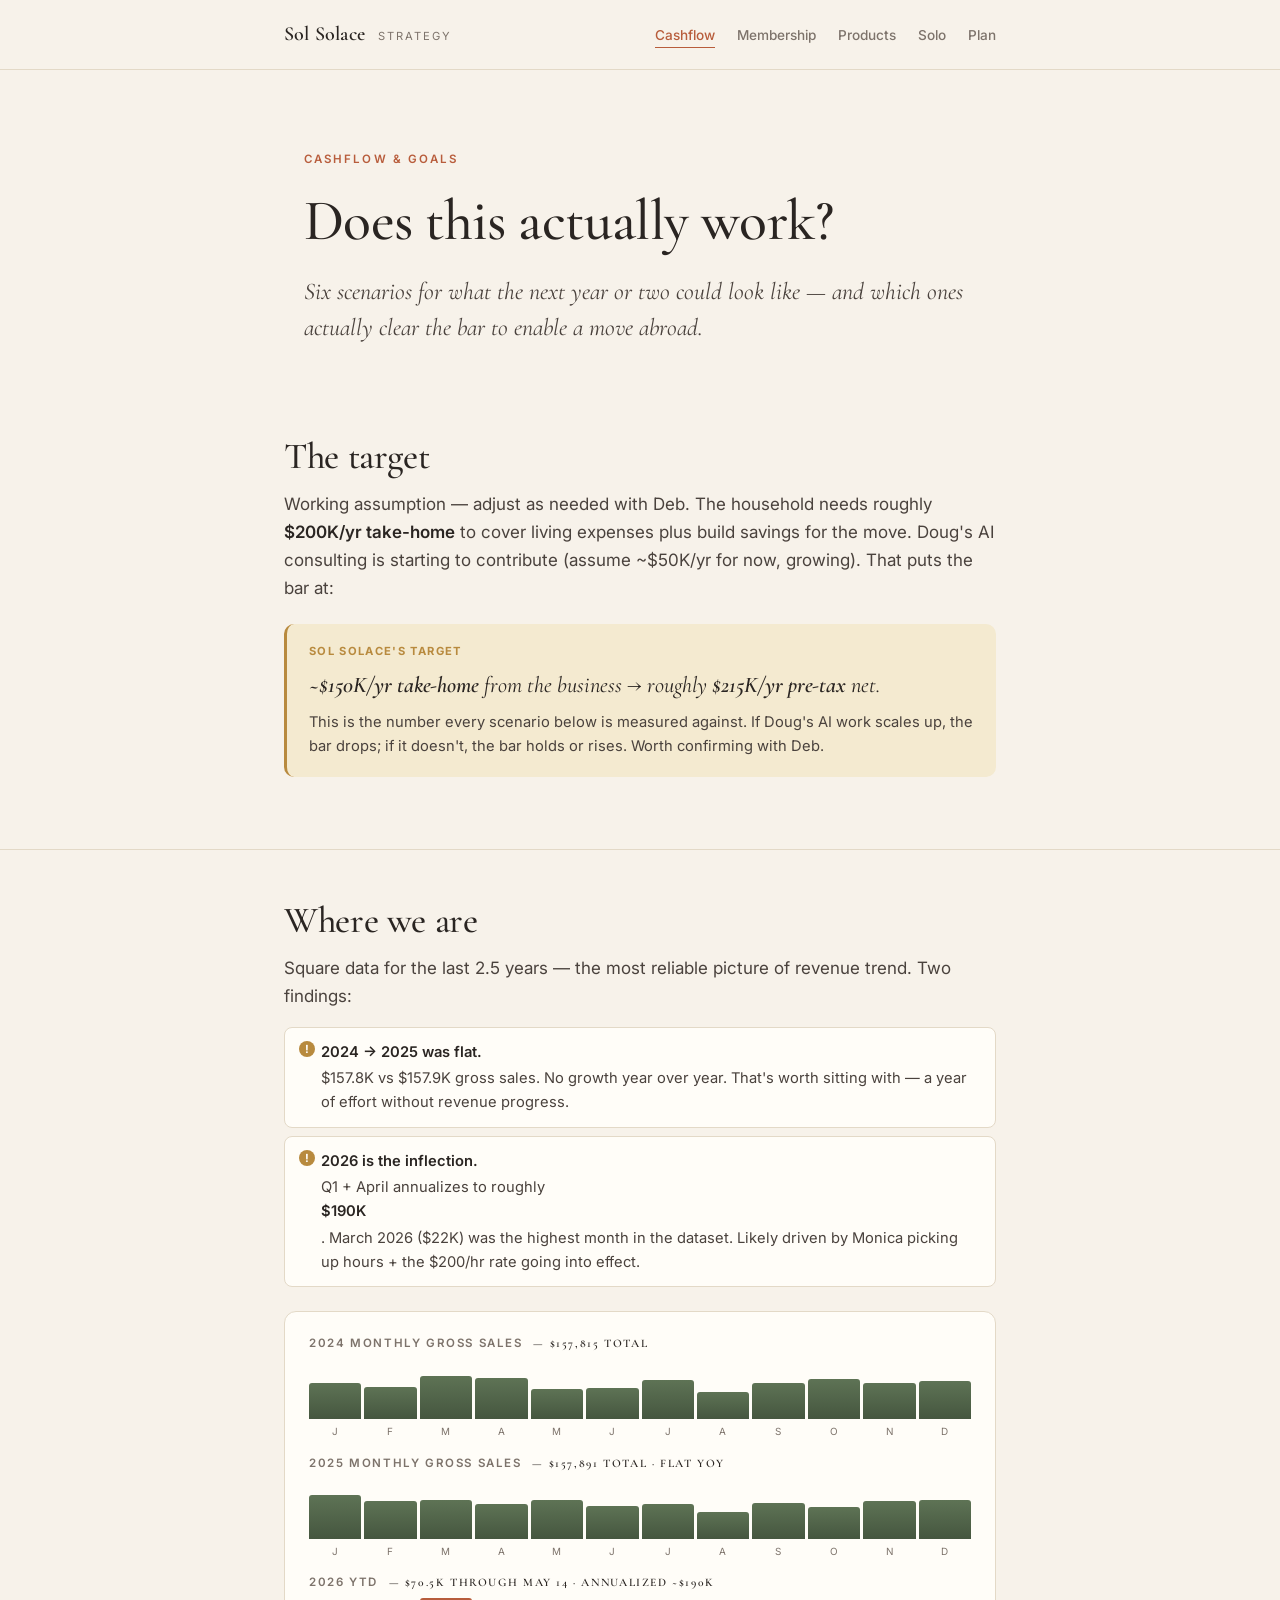
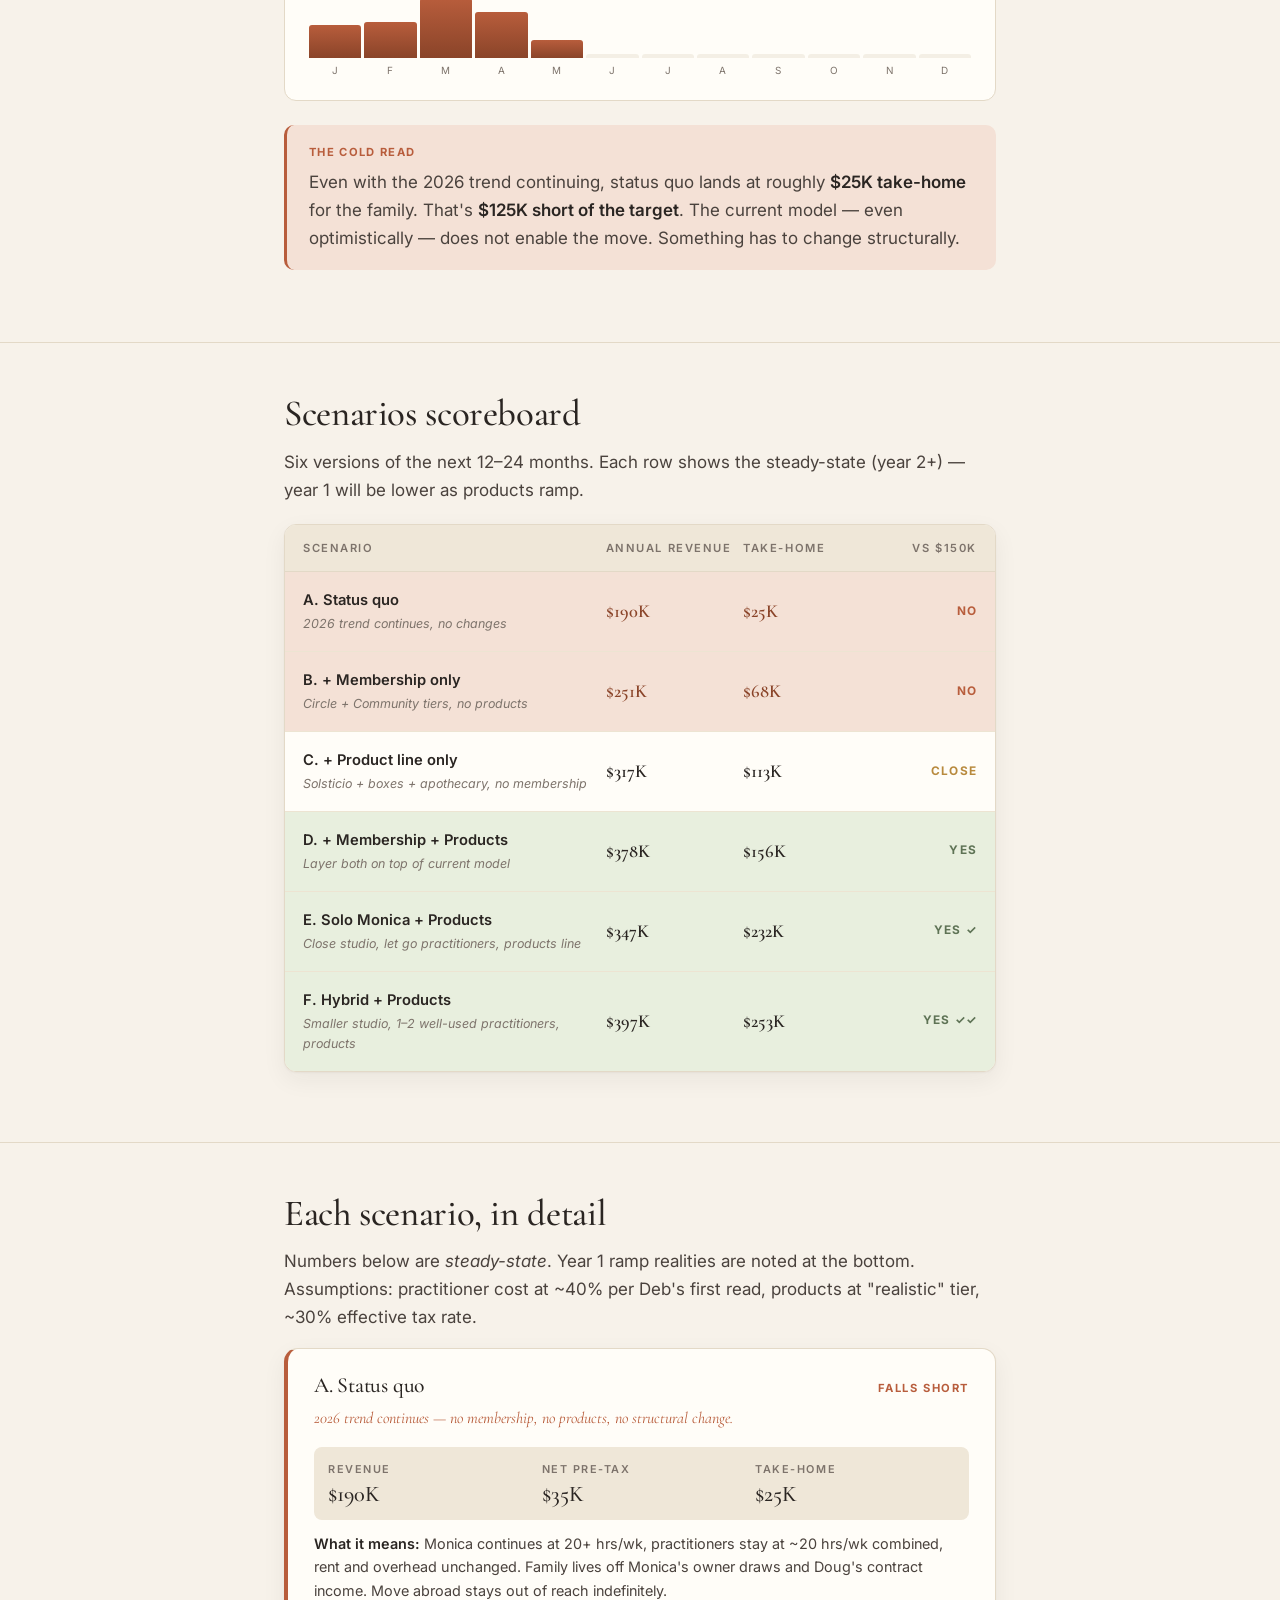
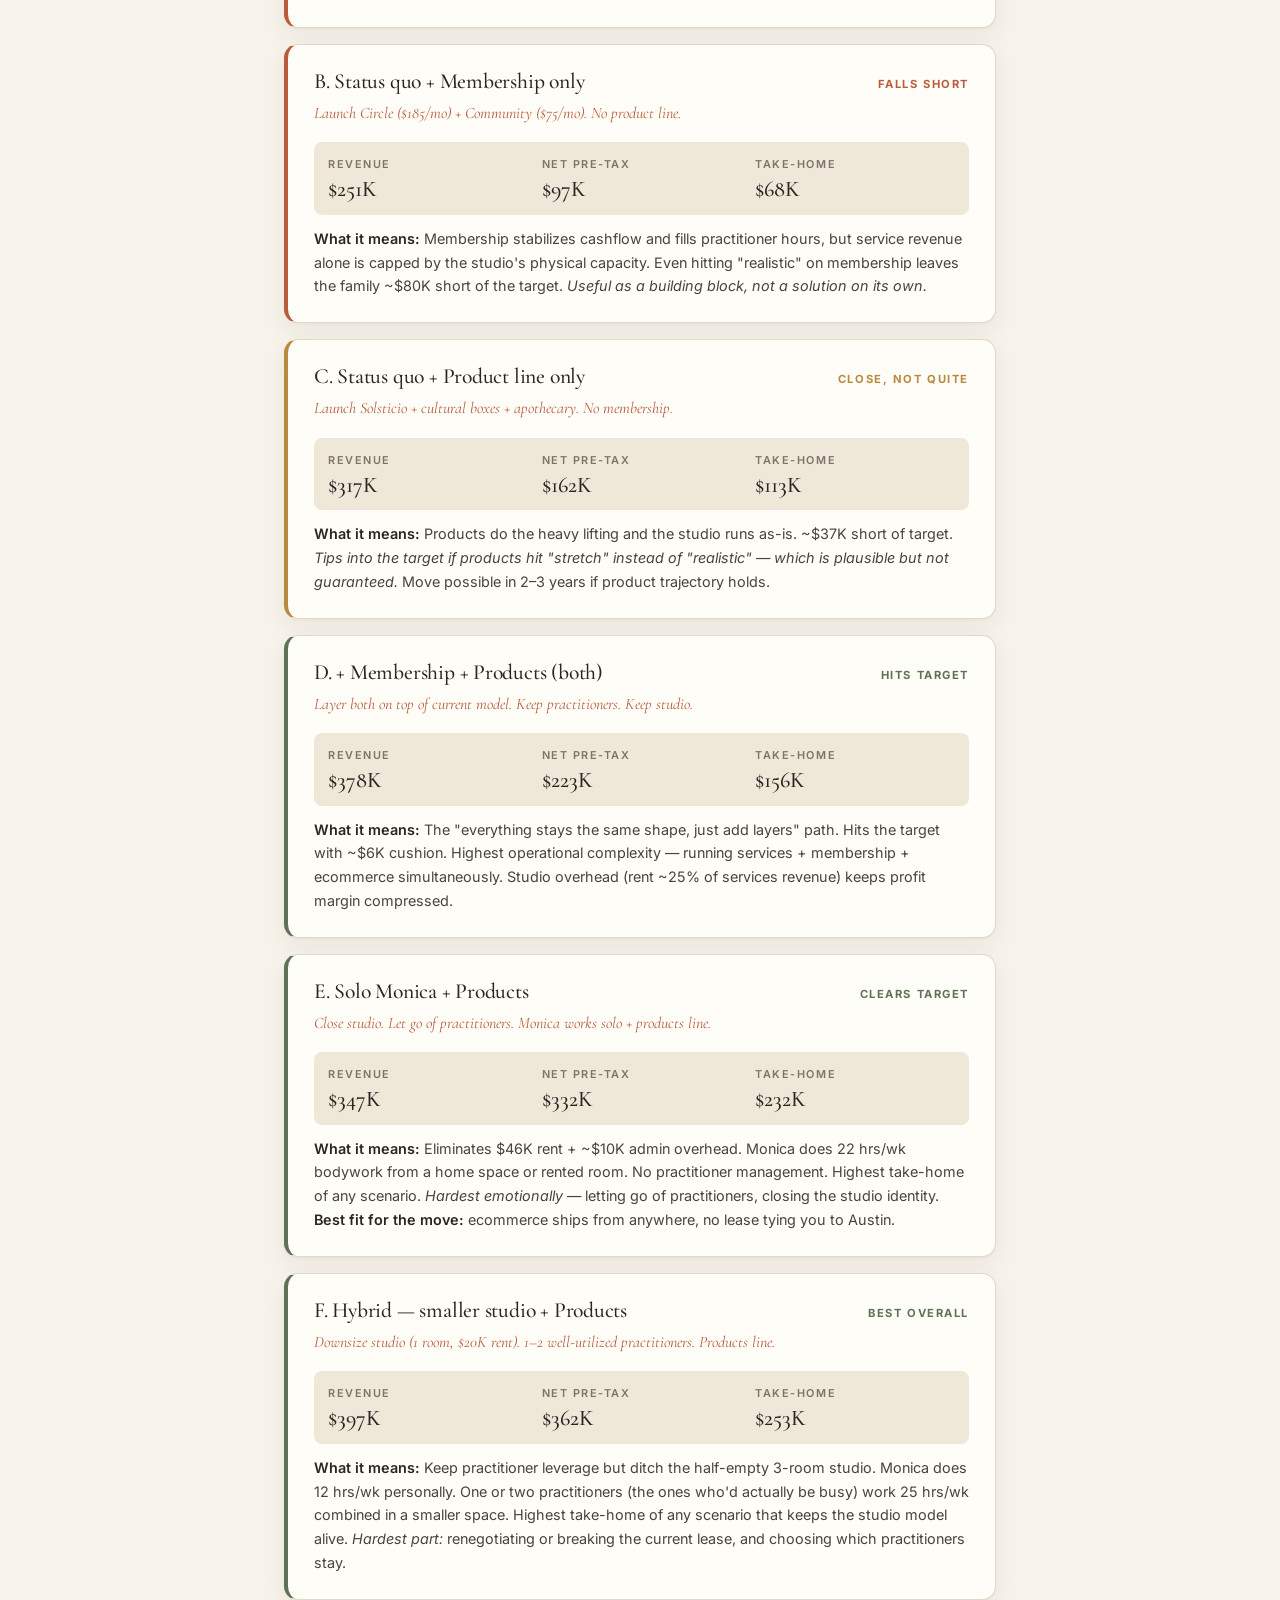
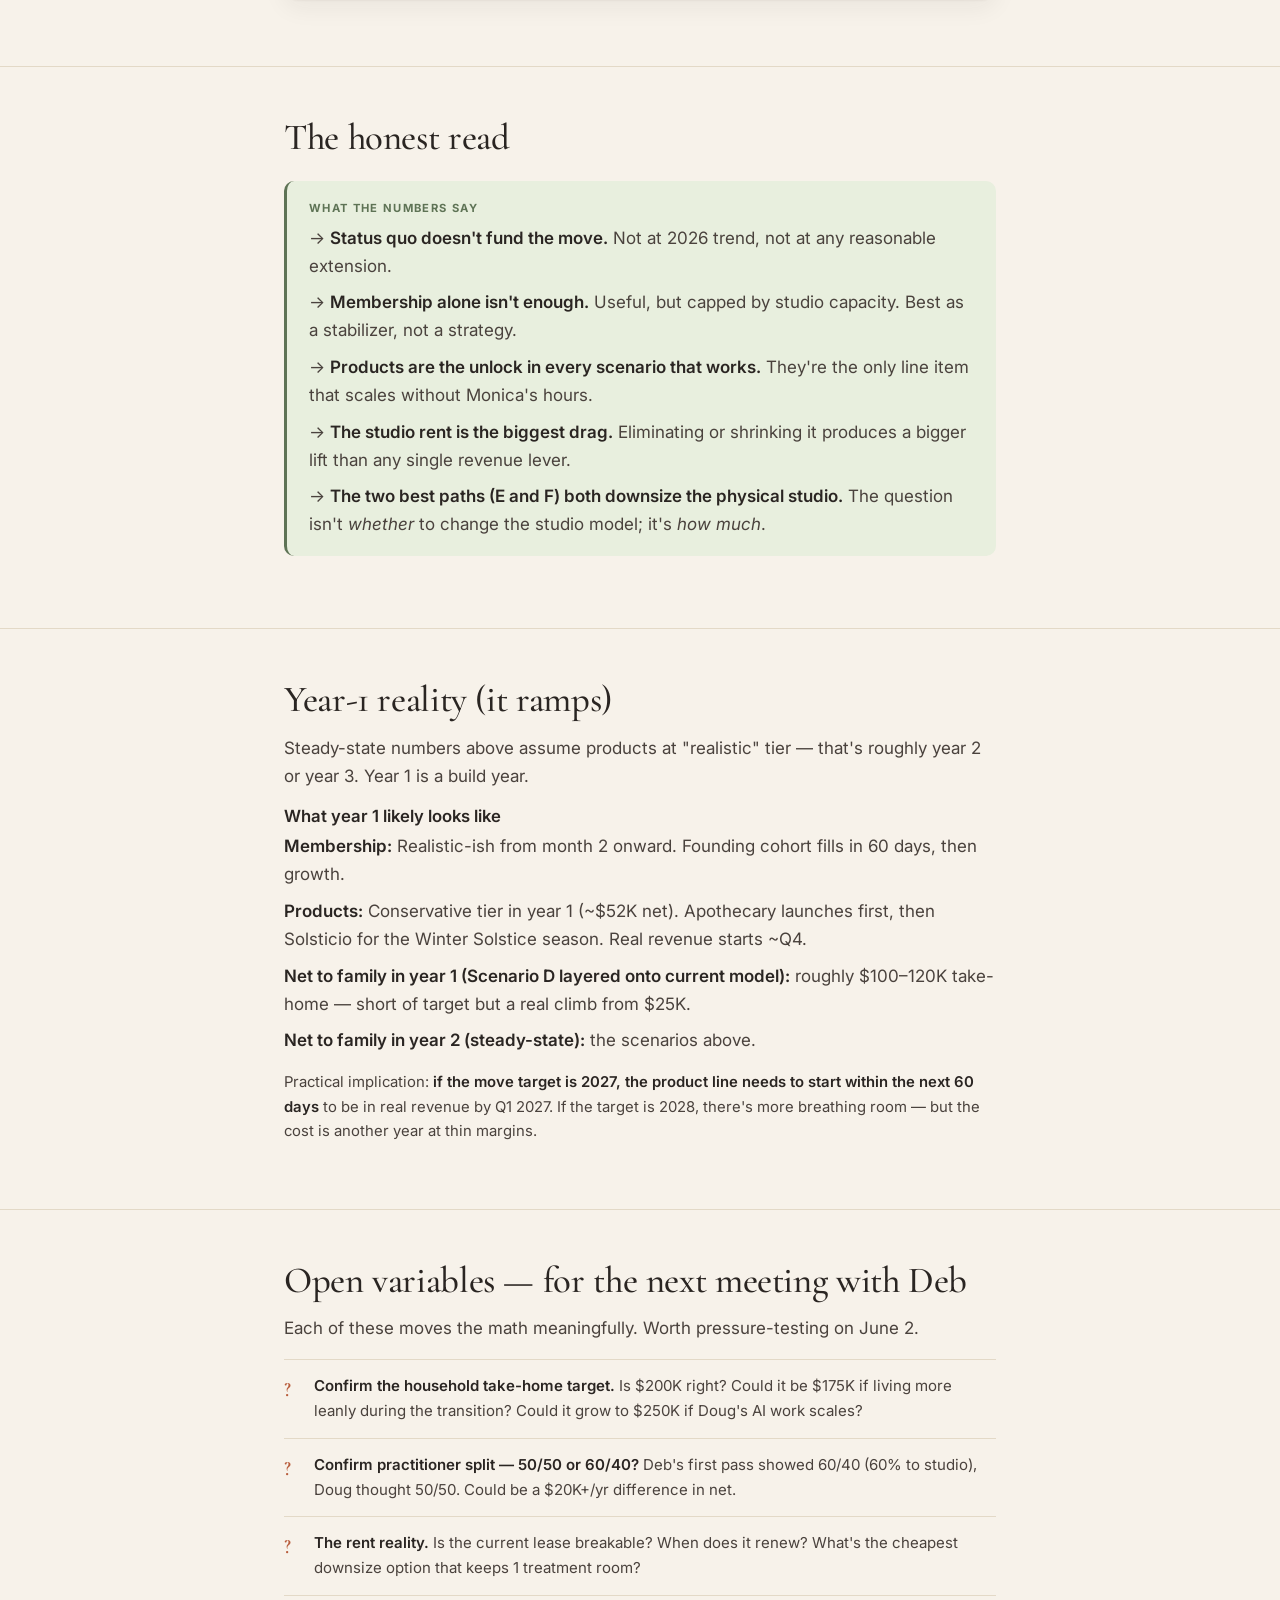
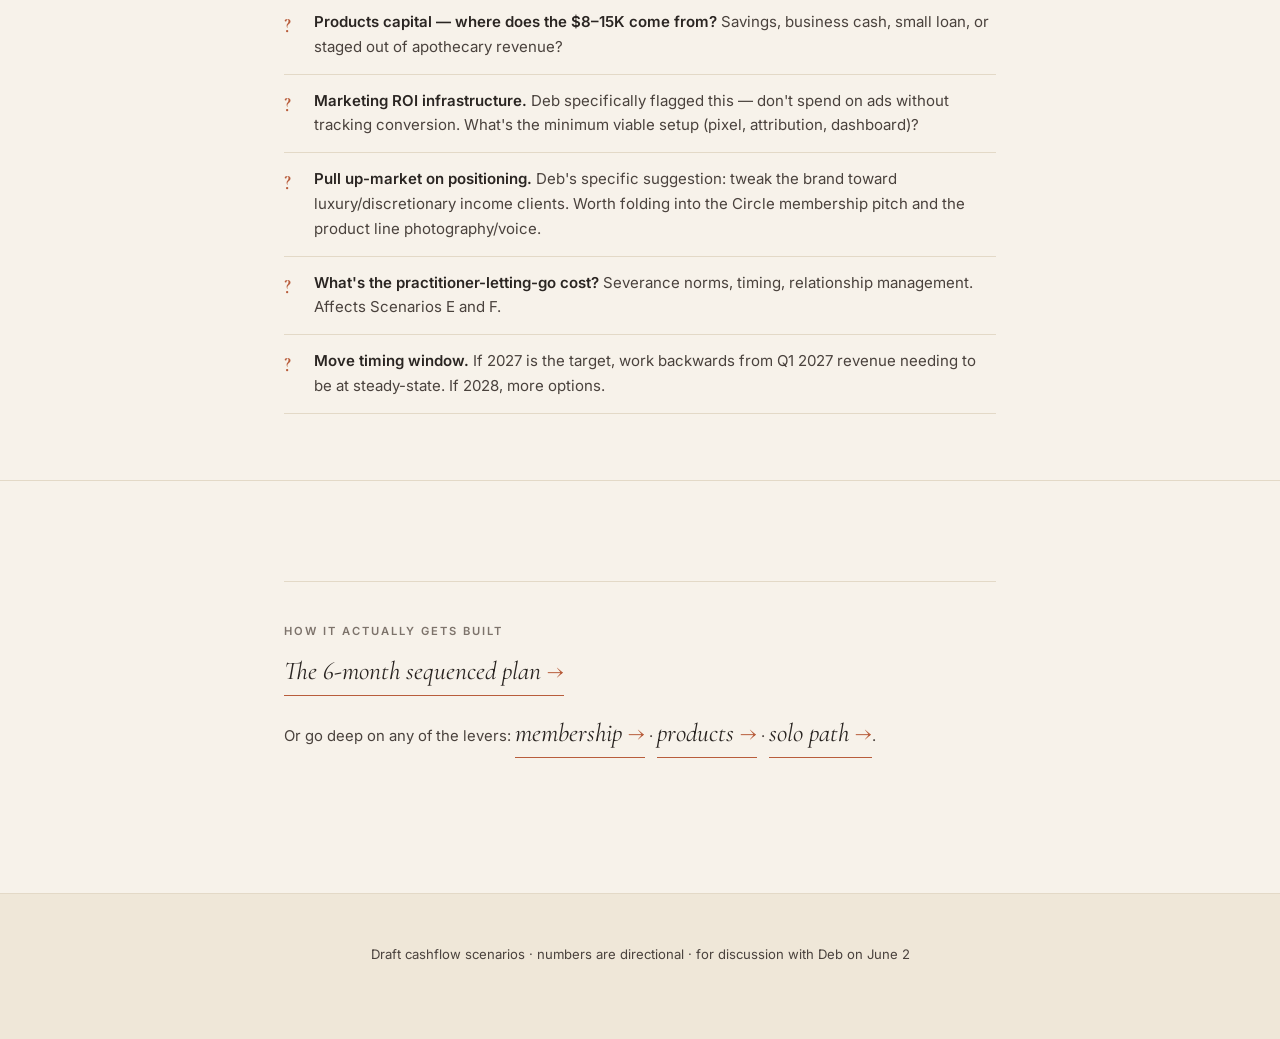
==== cashflow.html @ d2c79290 "Add Cashflow + Solo pages; ground in real 2024-2026 Square data" ====
<!doctype html>
<html lang="en">
<head>
<meta charset="utf-8" />
<meta name="viewport" content="width=device-width,initial-scale=1" />
<title>Sol Solace — Cashflow &amp; Goals</title>
<meta name="description" content="Does this actually work? Cashflow scenarios for Sol Solace, compared side by side." />
<meta name="robots" content="noindex, nofollow" />
<link rel="preconnect" href="https://fonts.googleapis.com">
<link rel="preconnect" href="https://fonts.gstatic.com" crossorigin>
<link href="https://fonts.googleapis.com/css2?family=Cormorant+Garamond:wght@400;500;600;700&family=Inter:wght@300;400;500;600;700&display=swap" rel="stylesheet">
<link rel="stylesheet" href="styles.css">
</head>
<body>

<nav class="topnav">
  <div class="nav-row">
    <a href="index.html" class="nav-brand">Sol Solace <small>Strategy</small></a>
    <ul class="nav-links">
      <li><a href="cashflow.html" class="active">Cashflow</a></li>
      <li><a href="membership.html">Membership</a></li>
      <li><a href="products.html">Products</a></li>
      <li><a href="solo.html">Solo</a></li>
      <li><a href="plan.html">Plan</a></li>
    </ul>
  </div>
</nav>

<header class="hero">
  <div class="wrap">
    <div class="eyebrow">Cashflow &amp; Goals</div>
    <h1>Does this actually work?</h1>
    <p class="lede">Six scenarios for what the next year or two could look like — and which ones actually clear the bar to enable a move abroad.</p>
  </div>
</header>

<section style="padding-top: 30px;">
  <div class="wrap">

    <h2>The target</h2>
    <p>Working assumption — adjust as needed with Deb. The household needs roughly <strong>$200K/yr take-home</strong> to cover living expenses plus build savings for the move. Doug's AI consulting is starting to contribute (assume ~$50K/yr for now, growing). That puts the bar at:</p>

    <div class="callout note">
      <span class="label">Sol Solace's target</span>
      <p style="font-family: 'Cormorant Garamond', serif; font-size: 1.4rem; font-style: italic; color: var(--ink); margin: 6px 0;"><strong>~$150K/yr take-home</strong> from the business → roughly <strong>$215K/yr pre-tax</strong> net.</p>
      <p style="margin: 0; font-size: 0.92rem;">This is the number every scenario below is measured against. If Doug's AI work scales up, the bar drops; if it doesn't, the bar holds or rises. Worth confirming with Deb.</p>
    </div>

  </div>
</section>

<section>
  <div class="wrap">

    <h2>Where we are</h2>
    <p>Square data for the last 2.5 years — the most reliable picture of revenue trend. Two findings:</p>

    <ul class="caution-list">
      <li><strong>2024 → 2025 was flat.</strong> $157.8K vs $157.9K gross sales. No growth year over year. That's worth sitting with — a year of effort without revenue progress.</li>
      <li><strong>2026 is the inflection.</strong> Q1 + April annualizes to roughly <strong>$190K</strong>. March 2026 ($22K) was the highest month in the dataset. Likely driven by Monica picking up hours + the $200/hr rate going into effect.</li>
    </ul>

    <div class="trend-bars">
      <div class="trend-year">
        <div class="ty-label">2024 monthly gross sales <span class="ty-total">— $157,815 total</span></div>
        <div class="trend-row">
          <div class="trend-bar" style="height: 60%"><span class="tb-val">$13.1K</span></div>
          <div class="trend-bar" style="height: 53%"><span class="tb-val">$11.6K</span></div>
          <div class="trend-bar" style="height: 72%"><span class="tb-val">$15.9K</span></div>
          <div class="trend-bar" style="height: 68%"><span class="tb-val">$15.0K</span></div>
          <div class="trend-bar" style="height: 50%"><span class="tb-val">$10.9K</span></div>
          <div class="trend-bar" style="height: 52%"><span class="tb-val">$11.4K</span></div>
          <div class="trend-bar" style="height: 66%"><span class="tb-val">$14.6K</span></div>
          <div class="trend-bar" style="height: 46%"><span class="tb-val">$10.0K</span></div>
          <div class="trend-bar" style="height: 60%"><span class="tb-val">$13.1K</span></div>
          <div class="trend-bar" style="height: 67%"><span class="tb-val">$14.7K</span></div>
          <div class="trend-bar" style="height: 60%"><span class="tb-val">$13.2K</span></div>
          <div class="trend-bar" style="height: 64%"><span class="tb-val">$14.2K</span></div>
        </div>
        <div class="trend-months"><span>J</span><span>F</span><span>M</span><span>A</span><span>M</span><span>J</span><span>J</span><span>A</span><span>S</span><span>O</span><span>N</span><span>D</span></div>
      </div>
      <div class="trend-year">
        <div class="ty-label">2025 monthly gross sales <span class="ty-total">— $157,891 total · flat YoY</span></div>
        <div class="trend-row">
          <div class="trend-bar" style="height: 73%"><span class="tb-val">$16.2K</span></div>
          <div class="trend-bar" style="height: 63%"><span class="tb-val">$13.8K</span></div>
          <div class="trend-bar" style="height: 65%"><span class="tb-val">$14.2K</span></div>
          <div class="trend-bar" style="height: 57%"><span class="tb-val">$12.5K</span></div>
          <div class="trend-bar" style="height: 65%"><span class="tb-val">$14.4K</span></div>
          <div class="trend-bar" style="height: 54%"><span class="tb-val">$11.8K</span></div>
          <div class="trend-bar" style="height: 57%"><span class="tb-val">$12.7K</span></div>
          <div class="trend-bar" style="height: 44%"><span class="tb-val">$9.7K</span></div>
          <div class="trend-bar" style="height: 60%"><span class="tb-val">$13.2K</span></div>
          <div class="trend-bar" style="height: 52%"><span class="tb-val">$11.5K</span></div>
          <div class="trend-bar" style="height: 63%"><span class="tb-val">$13.8K</span></div>
          <div class="trend-bar" style="height: 64%"><span class="tb-val">$14.0K</span></div>
        </div>
        <div class="trend-months"><span>J</span><span>F</span><span>M</span><span>A</span><span>M</span><span>J</span><span>J</span><span>A</span><span>S</span><span>O</span><span>N</span><span>D</span></div>
      </div>
      <div class="trend-year">
        <div class="ty-label">2026 YTD <span class="ty-total">— $70.5K through May 14 · annualized ~$190K</span></div>
        <div class="trend-row">
          <div class="trend-bar t26" style="height: 54%"><span class="tb-val">$11.8K</span></div>
          <div class="trend-bar t26" style="height: 60%"><span class="tb-val">$13.2K</span></div>
          <div class="trend-bar t26" style="height: 100%"><span class="tb-val">$22.0K</span></div>
          <div class="trend-bar t26" style="height: 77%"><span class="tb-val">$16.9K</span></div>
          <div class="trend-bar t26" style="height: 30%"><span class="tb-val">$6.6K (½)</span></div>
          <div class="trend-bar empty"></div>
          <div class="trend-bar empty"></div>
          <div class="trend-bar empty"></div>
          <div class="trend-bar empty"></div>
          <div class="trend-bar empty"></div>
          <div class="trend-bar empty"></div>
          <div class="trend-bar empty"></div>
        </div>
        <div class="trend-months"><span>J</span><span>F</span><span>M</span><span>A</span><span>M</span><span>J</span><span>J</span><span>A</span><span>S</span><span>O</span><span>N</span><span>D</span></div>
      </div>
    </div>

    <div class="callout concern">
      <span class="label">The cold read</span>
      <p style="margin: 0;">Even with the 2026 trend continuing, status quo lands at roughly <strong>$25K take-home</strong> for the family. That's <strong>$125K short of the target</strong>. The current model — even optimistically — does not enable the move. Something has to change structurally.</p>
    </div>

  </div>
</section>

<section>
  <div class="wrap">

    <h2>Scenarios scoreboard</h2>
    <p>Six versions of the next 12–24 months. Each row shows the steady-state (year 2+) — year 1 will be lower as products ramp.</p>

    <div class="scoreboard">
      <div class="scoreboard-head">
        <div>Scenario</div>
        <div class="sb-rev">Annual revenue</div>
        <div>Take-home</div>
        <div style="text-align: right;">vs $150K</div>
      </div>
      <div class="scoreboard-row dimmed">
        <div class="sb-name">A. Status quo<span class="sb-sub">2026 trend continues, no changes</span></div>
        <div class="sb-val sb-rev">$190K</div>
        <div class="sb-val">$25K</div>
        <div class="sb-status no">No</div>
      </div>
      <div class="scoreboard-row dimmed">
        <div class="sb-name">B. + Membership only<span class="sb-sub">Circle + Community tiers, no products</span></div>
        <div class="sb-val sb-rev">$251K</div>
        <div class="sb-val">$68K</div>
        <div class="sb-status no">No</div>
      </div>
      <div class="scoreboard-row">
        <div class="sb-name">C. + Product line only<span class="sb-sub">Solsticio + boxes + apothecary, no membership</span></div>
        <div class="sb-val sb-rev">$317K</div>
        <div class="sb-val">$113K</div>
        <div class="sb-status maybe">Close</div>
      </div>
      <div class="scoreboard-row highlight">
        <div class="sb-name">D. + Membership + Products<span class="sb-sub">Layer both on top of current model</span></div>
        <div class="sb-val sb-rev">$378K</div>
        <div class="sb-val">$156K</div>
        <div class="sb-status yes">Yes</div>
      </div>
      <div class="scoreboard-row highlight">
        <div class="sb-name">E. Solo Monica + Products<span class="sb-sub">Close studio, let go practitioners, products line</span></div>
        <div class="sb-val sb-rev">$347K</div>
        <div class="sb-val">$232K</div>
        <div class="sb-status yes">Yes ✓</div>
      </div>
      <div class="scoreboard-row highlight">
        <div class="sb-name">F. Hybrid + Products<span class="sb-sub">Smaller studio, 1–2 well-used practitioners, products</span></div>
        <div class="sb-val sb-rev">$397K</div>
        <div class="sb-val">$253K</div>
        <div class="sb-status yes">Yes ✓✓</div>
      </div>
    </div>

  </div>
</section>

<section>
  <div class="wrap">

    <h2>Each scenario, in detail</h2>
    <p>Numbers below are <em>steady-state</em>. Year 1 ramp realities are noted at the bottom. Assumptions: practitioner cost at ~40% per Deb's first read, products at "realistic" tier, ~30% effective tax rate.</p>

    <div class="scenario-card fail">
      <div class="sc-head">
        <h3>A. Status quo</h3>
        <span class="sc-verdict">Falls short</span>
      </div>
      <div class="sc-line">2026 trend continues — no membership, no products, no structural change.</div>
      <div class="sc-grid">
        <div class="sc-metric"><div class="ml">Revenue</div><div class="mv">$190K</div></div>
        <div class="sc-metric"><div class="ml">Net pre-tax</div><div class="mv">$35K</div></div>
        <div class="sc-metric"><div class="ml">Take-home</div><div class="mv">$25K</div></div>
      </div>
      <p class="sc-detail"><strong>What it means:</strong> Monica continues at 20+ hrs/wk, practitioners stay at ~20 hrs/wk combined, rent and overhead unchanged. Family lives off Monica's owner draws and Doug's contract income. Move abroad stays out of reach indefinitely.</p>
    </div>

    <div class="scenario-card fail">
      <div class="sc-head">
        <h3>B. Status quo + Membership only</h3>
        <span class="sc-verdict">Falls short</span>
      </div>
      <div class="sc-line">Launch Circle ($185/mo) + Community ($75/mo). No product line.</div>
      <div class="sc-grid">
        <div class="sc-metric"><div class="ml">Revenue</div><div class="mv">$251K</div></div>
        <div class="sc-metric"><div class="ml">Net pre-tax</div><div class="mv">$97K</div></div>
        <div class="sc-metric"><div class="ml">Take-home</div><div class="mv">$68K</div></div>
      </div>
      <p class="sc-detail"><strong>What it means:</strong> Membership stabilizes cashflow and fills practitioner hours, but service revenue alone is capped by the studio's physical capacity. Even hitting "realistic" on membership leaves the family ~$80K short of the target. <em>Useful as a building block, not a solution on its own.</em></p>
    </div>

    <div class="scenario-card partial">
      <div class="sc-head">
        <h3>C. Status quo + Product line only</h3>
        <span class="sc-verdict">Close, not quite</span>
      </div>
      <div class="sc-line">Launch Solsticio + cultural boxes + apothecary. No membership.</div>
      <div class="sc-grid">
        <div class="sc-metric"><div class="ml">Revenue</div><div class="mv">$317K</div></div>
        <div class="sc-metric"><div class="ml">Net pre-tax</div><div class="mv">$162K</div></div>
        <div class="sc-metric"><div class="ml">Take-home</div><div class="mv">$113K</div></div>
      </div>
      <p class="sc-detail"><strong>What it means:</strong> Products do the heavy lifting and the studio runs as-is. ~$37K short of target. <em>Tips into the target if products hit "stretch" instead of "realistic" — which is plausible but not guaranteed.</em> Move possible in 2–3 years if product trajectory holds.</p>
    </div>

    <div class="scenario-card pass">
      <div class="sc-head">
        <h3>D. + Membership + Products (both)</h3>
        <span class="sc-verdict">Hits target</span>
      </div>
      <div class="sc-line">Layer both on top of current model. Keep practitioners. Keep studio.</div>
      <div class="sc-grid">
        <div class="sc-metric"><div class="ml">Revenue</div><div class="mv">$378K</div></div>
        <div class="sc-metric"><div class="ml">Net pre-tax</div><div class="mv">$223K</div></div>
        <div class="sc-metric"><div class="ml">Take-home</div><div class="mv">$156K</div></div>
      </div>
      <p class="sc-detail"><strong>What it means:</strong> The "everything stays the same shape, just add layers" path. Hits the target with ~$6K cushion. Highest operational complexity — running services + membership + ecommerce simultaneously. Studio overhead (rent ~25% of services revenue) keeps profit margin compressed.</p>
    </div>

    <div class="scenario-card pass">
      <div class="sc-head">
        <h3>E. Solo Monica + Products</h3>
        <span class="sc-verdict">Clears target</span>
      </div>
      <div class="sc-line">Close studio. Let go of practitioners. Monica works solo + products line.</div>
      <div class="sc-grid">
        <div class="sc-metric"><div class="ml">Revenue</div><div class="mv">$347K</div></div>
        <div class="sc-metric"><div class="ml">Net pre-tax</div><div class="mv">$332K</div></div>
        <div class="sc-metric"><div class="ml">Take-home</div><div class="mv">$232K</div></div>
      </div>
      <p class="sc-detail"><strong>What it means:</strong> Eliminates $46K rent + ~$10K admin overhead. Monica does 22 hrs/wk bodywork from a home space or rented room. No practitioner management. Highest take-home of any scenario. <em>Hardest emotionally</em> — letting go of practitioners, closing the studio identity. <strong>Best fit for the move:</strong> ecommerce ships from anywhere, no lease tying you to Austin.</p>
    </div>

    <div class="scenario-card pass">
      <div class="sc-head">
        <h3>F. Hybrid — smaller studio + Products</h3>
        <span class="sc-verdict">Best overall</span>
      </div>
      <div class="sc-line">Downsize studio (1 room, $20K rent). 1–2 well-utilized practitioners. Products line.</div>
      <div class="sc-grid">
        <div class="sc-metric"><div class="ml">Revenue</div><div class="mv">$397K</div></div>
        <div class="sc-metric"><div class="ml">Net pre-tax</div><div class="mv">$362K</div></div>
        <div class="sc-metric"><div class="ml">Take-home</div><div class="mv">$253K</div></div>
      </div>
      <p class="sc-detail"><strong>What it means:</strong> Keep practitioner leverage but ditch the half-empty 3-room studio. Monica does 12 hrs/wk personally. One or two practitioners (the ones who'd actually be busy) work 25 hrs/wk combined in a smaller space. Highest take-home of any scenario that keeps the studio model alive. <em>Hardest part:</em> renegotiating or breaking the current lease, and choosing which practitioners stay.</p>
    </div>

  </div>
</section>

<section>
  <div class="wrap">

    <h2>The honest read</h2>

    <div class="callout good">
      <span class="label">What the numbers say</span>
      <p style="margin: 0 0 0.5em;">→ <strong>Status quo doesn't fund the move.</strong> Not at 2026 trend, not at any reasonable extension.</p>
      <p style="margin: 0 0 0.5em;">→ <strong>Membership alone isn't enough.</strong> Useful, but capped by studio capacity. Best as a stabilizer, not a strategy.</p>
      <p style="margin: 0 0 0.5em;">→ <strong>Products are the unlock in every scenario that works.</strong> They're the only line item that scales without Monica's hours.</p>
      <p style="margin: 0 0 0.5em;">→ <strong>The studio rent is the biggest drag.</strong> Eliminating or shrinking it produces a bigger lift than any single revenue lever.</p>
      <p style="margin: 0;">→ <strong>The two best paths (E and F) both downsize the physical studio.</strong> The question isn't <em>whether</em> to change the studio model; it's <em>how much</em>.</p>
    </div>

  </div>
</section>

<section>
  <div class="wrap">

    <h2>Year-1 reality (it ramps)</h2>
    <p>Steady-state numbers above assume products at "realistic" tier — that's roughly year 2 or year 3. Year 1 is a build year.</p>

    <div class="card">
      <h4>What year 1 likely looks like</h4>
      <p style="margin: 0 0 0.5em;"><strong>Membership:</strong> Realistic-ish from month 2 onward. Founding cohort fills in 60 days, then growth.</p>
      <p style="margin: 0 0 0.5em;"><strong>Products:</strong> Conservative tier in year 1 (~$52K net). Apothecary launches first, then Solsticio for the Winter Solstice season. Real revenue starts ~Q4.</p>
      <p style="margin: 0 0 0.5em;"><strong>Net to family in year 1 (Scenario D layered onto current model):</strong> roughly $100–120K take-home — short of target but a real climb from $25K.</p>
      <p style="margin: 0;"><strong>Net to family in year 2 (steady-state):</strong> the scenarios above.</p>
    </div>

    <p style="margin-top: 16px; font-size: 0.93rem;">Practical implication: <strong>if the move target is 2027, the product line needs to start within the next 60 days</strong> to be in real revenue by Q1 2027. If the target is 2028, there's more breathing room — but the cost is another year at thin margins.</p>

  </div>
</section>

<section>
  <div class="wrap">

    <h2>Open variables — for the next meeting with Deb</h2>
    <p>Each of these moves the math meaningfully. Worth pressure-testing on June 2.</p>

    <ul class="qlist">
      <li><strong>Confirm the household take-home target.</strong> Is $200K right? Could it be $175K if living more leanly during the transition? Could it grow to $250K if Doug's AI work scales?</li>
      <li><strong>Confirm practitioner split — 50/50 or 60/40?</strong> Deb's first pass showed 60/40 (60% to studio), Doug thought 50/50. Could be a $20K+/yr difference in net.</li>
      <li><strong>The rent reality.</strong> Is the current lease breakable? When does it renew? What's the cheapest downsize option that keeps 1 treatment room?</li>
      <li><strong>Products capital — where does the $8–15K come from?</strong> Savings, business cash, small loan, or staged out of apothecary revenue?</li>
      <li><strong>Marketing ROI infrastructure.</strong> Deb specifically flagged this — don't spend on ads without tracking conversion. What's the minimum viable setup (pixel, attribution, dashboard)?</li>
      <li><strong>Pull up-market on positioning.</strong> Deb's specific suggestion: tweak the brand toward luxury/discretionary income clients. Worth folding into the Circle membership pitch and the product line photography/voice.</li>
      <li><strong>What's the practitioner-letting-go cost?</strong> Severance norms, timing, relationship management. Affects Scenarios E and F.</li>
      <li><strong>Move timing window.</strong> If 2027 is the target, work backwards from Q1 2027 revenue needing to be at steady-state. If 2028, more options.</li>
    </ul>

  </div>
</section>

<section>
  <div class="wrap">
    <div class="next-up">
      <div class="next-lbl">How it actually gets built</div>
      <a href="plan.html">The 6-month sequenced plan</a>
      <p style="margin-top: 1rem; font-size: 0.93rem;">Or go deep on any of the levers: <a href="membership.html" style="border-bottom: 1px solid var(--terra);">membership</a> · <a href="products.html" style="border-bottom: 1px solid var(--terra);">products</a> · <a href="solo.html" style="border-bottom: 1px solid var(--terra);">solo path</a>.</p>
    </div>
  </div>
</section>

<footer>
  <div class="narrow">
    <p>Draft cashflow scenarios · numbers are directional · for discussion with Deb on June 2</p>
  </div>
</footer>

</body>
</html>
---- styles.css ----
:root {
  --cream: #f7f2ea;
  --cream-2: #efe7d8;
  --cream-3: #e8ddc7;
  --ink: #2a2522;
  --ink-soft: #4a423d;
  --muted: #7d736b;
  --line: #e3d9c7;
  --line-soft: #ede4d2;
  --sage: #5e7355;
  --sage-soft: #e8efde;
  --sage-deep: #45563f;
  --terra: #b85d3c;
  --terra-soft: #f4e1d6;
  --terra-deep: #8a4429;
  --gold: #b88a3e;
  --gold-soft: #f4ead0;
  --indigo: #3b3a52;
  --paper: #fffdf8;
  --shadow: 0 1px 2px rgba(42, 37, 34, 0.04), 0 8px 24px rgba(42, 37, 34, 0.06);
  --shadow-lg: 0 2px 4px rgba(42, 37, 34, 0.05), 0 24px 60px rgba(42, 37, 34, 0.10);
}

* { box-sizing: border-box; }
html { scroll-behavior: smooth; }
body {
  margin: 0;
  background: var(--cream);
  color: var(--ink);
  font-family: 'Inter', system-ui, -apple-system, sans-serif;
  font-size: 17px;
  line-height: 1.65;
  -webkit-font-smoothing: antialiased;
}

.wrap { max-width: 760px; margin: 0 auto; padding: 0 24px; }
.narrow { max-width: 640px; margin: 0 auto; padding: 0 24px; }

h1, h2, h3, h4 {
  font-family: 'Cormorant Garamond', Georgia, serif;
  font-weight: 500;
  line-height: 1.15;
  color: var(--ink);
  letter-spacing: -0.01em;
}
h1 { font-size: clamp(2.4rem, 5.5vw, 3.6rem); margin: 0 0 1rem; }
h2 { font-size: clamp(1.7rem, 3.6vw, 2.3rem); margin: 0 0 0.75rem; }
h3 { font-size: 1.35rem; margin: 0 0 0.5rem; }
h4 { font-size: 1.05rem; margin: 0 0 0.4rem; font-family: 'Inter', sans-serif; font-weight: 600; letter-spacing: 0; }

p { margin: 0 0 1em; color: var(--ink-soft); }
strong { color: var(--ink); font-weight: 600; }
em { font-style: italic; }
a { color: var(--terra); text-decoration: none; }
a:hover { color: var(--terra-deep); }

/* TOP NAV */
.topnav {
  background: var(--cream);
  border-bottom: 1px solid var(--line);
  padding: 18px 0;
  position: sticky;
  top: 0;
  z-index: 50;
  backdrop-filter: blur(8px);
  background: rgba(247, 242, 234, 0.92);
}
.topnav .nav-row {
  max-width: 760px;
  margin: 0 auto;
  padding: 0 24px;
  display: flex;
  justify-content: space-between;
  align-items: center;
  gap: 20px;
  flex-wrap: wrap;
}
.nav-brand {
  font-family: 'Cormorant Garamond', serif;
  font-size: 1.25rem;
  color: var(--ink);
  font-weight: 600;
  letter-spacing: 0.01em;
}
.nav-brand small {
  font-family: 'Inter', sans-serif;
  font-size: 0.7rem;
  color: var(--muted);
  text-transform: uppercase;
  letter-spacing: 0.18em;
  margin-left: 8px;
  font-weight: 400;
}
.nav-links {
  display: flex;
  gap: 22px;
  list-style: none;
  margin: 0;
  padding: 0;
}
.nav-links a {
  font-size: 0.85rem;
  color: var(--muted);
  font-weight: 500;
  padding: 4px 0;
  border-bottom: 1px solid transparent;
  transition: color 0.15s, border-color 0.15s;
}
.nav-links a:hover { color: var(--ink); }
.nav-links a.active { color: var(--terra); border-bottom-color: var(--terra); }

/* HERO */
.hero {
  padding: 80px 0 60px;
}
.hero .wrap { max-width: 720px; }
.eyebrow {
  font-family: 'Inter', sans-serif;
  text-transform: uppercase;
  letter-spacing: 0.18em;
  font-size: 0.72rem;
  color: var(--terra);
  font-weight: 600;
  margin-bottom: 1.2rem;
}
.lede {
  font-family: 'Cormorant Garamond', serif;
  font-size: clamp(1.25rem, 2.4vw, 1.5rem);
  line-height: 1.5;
  color: var(--ink-soft);
  margin: 1.2rem 0 0;
  font-style: italic;
}
.byline {
  margin-top: 1.6rem;
  font-size: 0.85rem;
  color: var(--muted);
  letter-spacing: 0.04em;
}

/* SECTION */
section { padding: 50px 0; }
section:last-of-type { border-bottom: none; }
section + section { border-top: 1px solid var(--line); }

/* CALLOUT */
.callout {
  border-radius: 10px;
  padding: 18px 22px;
  margin: 22px 0;
  border-left: 3px solid;
}
.callout .label {
  font-family: 'Inter', sans-serif;
  text-transform: uppercase;
  letter-spacing: 0.12em;
  font-size: 0.7rem;
  font-weight: 700;
  margin-bottom: 0.4rem;
  display: block;
}
.callout p:last-child { margin-bottom: 0; }
.callout.concern { background: var(--terra-soft); border-color: var(--terra); }
.callout.concern .label { color: var(--terra); }
.callout.good { background: var(--sage-soft); border-color: var(--sage); }
.callout.good .label { color: var(--sage); }
.callout.note { background: var(--gold-soft); border-color: var(--gold); }
.callout.note .label { color: var(--gold); }

/* HOME PATH CARDS */
.paths {
  display: grid;
  grid-template-columns: 1fr;
  gap: 16px;
  margin: 40px 0;
}
.path {
  background: var(--paper);
  border: 1px solid var(--line);
  border-radius: 14px;
  padding: 28px 30px;
  text-decoration: none;
  color: inherit;
  display: block;
  transition: transform 0.18s, box-shadow 0.18s, border-color 0.18s;
  box-shadow: var(--shadow);
  position: relative;
  overflow: hidden;
}
.path:hover {
  transform: translateY(-2px);
  box-shadow: var(--shadow-lg);
  border-color: var(--cream-3);
}
.path .path-tag {
  font-family: 'Inter', sans-serif;
  text-transform: uppercase;
  letter-spacing: 0.16em;
  font-size: 0.66rem;
  color: var(--muted);
  font-weight: 600;
  margin-bottom: 0.6rem;
}
.path h3 {
  font-size: 1.7rem;
  margin: 0 0 0.4rem;
  color: var(--ink);
}
.path .path-sub {
  font-family: 'Cormorant Garamond', serif;
  font-style: italic;
  font-size: 1.05rem;
  color: var(--terra);
  margin-bottom: 0.8rem;
}
.path p { font-size: 0.95rem; color: var(--ink-soft); margin: 0 0 0.8rem; }
.path .path-arrow {
  font-family: 'Cormorant Garamond', serif;
  font-size: 1.1rem;
  color: var(--terra);
  letter-spacing: 0.1em;
}
.path.recommended { border-color: var(--sage); }
.path.recommended::after {
  content: "Recommended lead";
  position: absolute;
  top: 20px;
  right: 22px;
  font-size: 0.62rem;
  letter-spacing: 0.14em;
  text-transform: uppercase;
  color: var(--sage);
  font-weight: 700;
  background: var(--sage-soft);
  padding: 4px 10px;
  border-radius: 20px;
}

/* STATS */
.stats {
  display: grid;
  grid-template-columns: repeat(auto-fit, minmax(150px, 1fr));
  gap: 14px;
  margin: 24px 0;
}
.stat {
  background: var(--paper);
  border: 1px solid var(--line);
  border-radius: 10px;
  padding: 16px 18px;
}
.stat .num {
  font-family: 'Cormorant Garamond', serif;
  font-size: 1.7rem;
  color: var(--ink);
  line-height: 1.1;
  font-weight: 500;
}
.stat .num .small { font-size: 1rem; color: var(--muted); }
.stat .lbl {
  font-size: 0.74rem;
  color: var(--muted);
  text-transform: uppercase;
  letter-spacing: 0.1em;
  margin-top: 6px;
}

/* MODEL CARD */
.model {
  background: var(--paper);
  border: 1px solid var(--line);
  border-radius: 14px;
  padding: 26px 28px;
  margin: 20px 0;
  box-shadow: var(--shadow);
  position: relative;
}
.model .tag {
  position: absolute;
  top: 22px;
  right: 22px;
  font-size: 0.66rem;
  text-transform: uppercase;
  letter-spacing: 0.12em;
  color: var(--muted);
  font-weight: 600;
}
.model.recommended { border-color: var(--sage); }
.model.recommended .tag { color: var(--sage); }
.model h3 { color: var(--ink); margin-bottom: 0.2rem; }
.model .price {
  font-family: 'Cormorant Garamond', serif;
  color: var(--terra);
  font-size: 1.15rem;
  margin-bottom: 1rem;
  font-style: italic;
}
.model .row {
  display: grid;
  grid-template-columns: 1fr 1fr;
  gap: 16px;
  margin: 14px 0 0;
  padding-top: 14px;
  border-top: 1px solid var(--line);
}
.model .row .col h4 {
  font-size: 0.74rem;
  text-transform: uppercase;
  letter-spacing: 0.1em;
  color: var(--muted);
  margin-bottom: 6px;
  font-weight: 600;
}
.model .row ul {
  margin: 0;
  padding-left: 1.1rem;
  font-size: 0.92rem;
  color: var(--ink-soft);
}
.model .row li { padding: 2px 0; }

/* SCENARIO MATH */
.scenario {
  background: var(--paper);
  border: 1px solid var(--line);
  border-radius: 12px;
  padding: 22px 24px;
  margin: 16px 0;
}
.scenario h4 { color: var(--ink); margin-bottom: 0.3rem; font-size: 1rem; }
.scenario .scenario-note { font-size: 0.86rem; color: var(--muted); margin-bottom: 0.6rem; font-style: italic; }
.scenario .math {
  background: var(--cream-2);
  border-radius: 8px;
  padding: 14px 16px;
  margin: 12px 0 0;
  font-size: 0.9rem;
  color: var(--ink-soft);
  line-height: 1.7;
}
.scenario .math .line {
  display: flex;
  justify-content: space-between;
  gap: 12px;
}
.scenario .math .line .val { color: var(--ink); font-weight: 500; white-space: nowrap; }
.scenario .math .line.total {
  border-top: 1px solid var(--line);
  margin-top: 8px;
  padding-top: 8px;
  font-weight: 600;
}
.scenario .math .line.total .val { color: var(--sage); font-weight: 700; }

/* STEPS */
ol.steps { counter-reset: step; list-style: none; padding: 0; margin: 24px 0; }
ol.steps li {
  counter-increment: step;
  position: relative;
  padding: 18px 22px 18px 64px;
  background: var(--paper);
  border: 1px solid var(--line);
  border-radius: 10px;
  margin: 12px 0;
}
ol.steps li::before {
  content: counter(step);
  position: absolute;
  left: 18px;
  top: 18px;
  width: 32px;
  height: 32px;
  border-radius: 50%;
  background: var(--terra);
  color: white;
  font-family: 'Cormorant Garamond', serif;
  font-size: 1.1rem;
  font-weight: 600;
  display: flex;
  align-items: center;
  justify-content: center;
}
ol.steps li h4 { color: var(--ink); margin-bottom: 0.3rem; }
ol.steps li p { margin: 0; font-size: 0.94rem; }
ol.steps li .when {
  font-size: 0.7rem;
  text-transform: uppercase;
  letter-spacing: 0.1em;
  color: var(--sage);
  font-weight: 600;
  margin-bottom: 0.3rem;
}

/* QUESTION LIST */
ul.qlist { padding: 0; list-style: none; margin: 16px 0; }
ul.qlist li {
  padding: 14px 0 14px 30px;
  border-top: 1px solid var(--line);
  position: relative;
  color: var(--ink-soft);
  font-size: 0.94rem;
}
ul.qlist li:last-child { border-bottom: 1px solid var(--line); }
ul.qlist li::before {
  content: "?";
  position: absolute;
  left: 0;
  top: 13px;
  color: var(--terra);
  font-family: 'Cormorant Garamond', serif;
  font-size: 1.3rem;
  font-weight: 600;
}

/* CAUTION LIST */
ul.caution-list { padding: 0; list-style: none; margin: 16px 0; }
ul.caution-list li {
  padding: 12px 16px 12px 36px;
  margin: 8px 0;
  background: var(--paper);
  border: 1px solid var(--line);
  border-radius: 8px;
  position: relative;
  font-size: 0.92rem;
  color: var(--ink-soft);
}
ul.caution-list li::before {
  content: "!";
  position: absolute;
  left: 14px;
  top: 13px;
  width: 16px;
  height: 16px;
  border-radius: 50%;
  background: var(--gold);
  color: var(--paper);
  font-size: 0.7rem;
  font-weight: 700;
  display: flex;
  align-items: center;
  justify-content: center;
}
ul.caution-list li strong { display: block; color: var(--ink); margin-bottom: 2px; }

/* NEXT PAGE PROMPT */
.next-up {
  border-top: 1px solid var(--line);
  margin-top: 50px;
  padding: 40px 0 10px;
}
.next-up .next-lbl {
  font-size: 0.7rem;
  text-transform: uppercase;
  letter-spacing: 0.18em;
  color: var(--muted);
  margin-bottom: 0.6rem;
  font-weight: 600;
}
.next-up a {
  font-family: 'Cormorant Garamond', serif;
  font-size: 1.6rem;
  color: var(--ink);
  font-style: italic;
  display: inline-block;
  border-bottom: 1px solid var(--terra);
  padding-bottom: 3px;
}
.next-up a:hover { color: var(--terra); }
.next-up a::after { content: " →"; color: var(--terra); font-style: normal; }

/* ARCH DIAGRAM */
.arch-diagram {
  background: var(--paper);
  border: 1px solid var(--line);
  border-radius: 14px;
  padding: 24px;
  margin: 24px 0;
  box-shadow: var(--shadow);
}
.arch-tier {
  padding: 14px 18px;
  border-radius: 10px;
  margin: 8px 0;
  display: flex;
  justify-content: space-between;
  align-items: center;
  gap: 16px;
}
.arch-tier .name {
  font-family: 'Cormorant Garamond', serif;
  font-size: 1.15rem;
  color: var(--ink);
  font-weight: 600;
}
.arch-tier .name small {
  display: block;
  font-family: 'Inter', sans-serif;
  font-size: 0.76rem;
  color: var(--muted);
  font-weight: 400;
  margin-top: 2px;
}
.arch-tier .price { font-family: 'Cormorant Garamond', serif; font-style: italic; white-space: nowrap; font-size: 0.98rem; }
.arch-tier.t1 { background: linear-gradient(135deg, var(--indigo) 0%, var(--terra-deep) 100%); color: var(--paper); }
.arch-tier.t1 .name, .arch-tier.t1 .price { color: var(--paper); }
.arch-tier.t1 .name small { color: rgba(255,253,248,0.7); }
.arch-tier.t2 { background: var(--terra-soft); }
.arch-tier.t2 .price { color: var(--terra-deep); }
.arch-tier.t3 { background: var(--sage-soft); }
.arch-tier.t3 .price { color: var(--sage-deep); }
.arch-arrow {
  text-align: center;
  font-size: 1.2rem;
  color: var(--muted);
  line-height: 0.6;
  padding: 2px 0;
}

/* MOCKUPS */
.mockup-frame { margin: 30px 0; position: relative; }
.mockup-frame .mockup-label {
  position: absolute;
  top: -10px;
  left: 16px;
  background: var(--ink);
  color: var(--cream);
  padding: 3px 10px;
  border-radius: 12px;
  font-size: 0.62rem;
  letter-spacing: 0.14em;
  text-transform: uppercase;
  font-weight: 600;
  z-index: 2;
}

/* Solsticio hero */
.solsticio {
  background: linear-gradient(160deg, #2a2841 0%, #4a3a3a 35%, #8a4a35 75%, #c97548 100%);
  border-radius: 16px;
  padding: 44px 32px;
  color: var(--cream);
  box-shadow: var(--shadow-lg);
  position: relative;
  overflow: hidden;
}
.solsticio::before {
  content: "";
  position: absolute;
  top: -80px;
  right: -80px;
  width: 280px;
  height: 280px;
  border-radius: 50%;
  background: radial-gradient(circle, rgba(244, 234, 208, 0.18) 0%, transparent 70%);
  pointer-events: none;
}
.solsticio::after {
  content: "";
  position: absolute;
  bottom: -100px;
  left: -60px;
  width: 240px;
  height: 240px;
  border-radius: 50%;
  background: radial-gradient(circle, rgba(184, 138, 62, 0.22) 0%, transparent 70%);
  pointer-events: none;
}
.solsticio .inner { position: relative; z-index: 1; }
.solsticio .brand {
  font-family: 'Inter', sans-serif;
  font-size: 0.68rem;
  letter-spacing: 0.3em;
  text-transform: uppercase;
  color: var(--gold-soft);
  margin-bottom: 1rem;
  opacity: 0.85;
}
.solsticio h3.title {
  font-family: 'Cormorant Garamond', serif;
  font-size: 2.4rem;
  line-height: 1.05;
  font-weight: 500;
  color: var(--cream);
  margin: 0 0 0.4rem;
  letter-spacing: -0.02em;
}
.solsticio .title em { color: var(--gold-soft); font-style: italic; font-weight: 400; }
.solsticio .tagline {
  font-family: 'Cormorant Garamond', serif;
  font-style: italic;
  font-size: 1.15rem;
  color: rgba(247, 242, 234, 0.85);
  margin-bottom: 1.6rem;
  max-width: 90%;
}
.solsticio .pillars {
  display: grid;
  grid-template-columns: repeat(4, 1fr);
  gap: 12px;
  margin: 1.4rem 0 1.8rem;
  padding: 16px 0;
  border-top: 1px solid rgba(247, 242, 234, 0.2);
  border-bottom: 1px solid rgba(247, 242, 234, 0.2);
}
.solsticio .pillar { text-align: center; }
.solsticio .pillar .glyph {
  font-family: 'Cormorant Garamond', serif;
  font-size: 1.6rem;
  color: var(--gold-soft);
  line-height: 1;
  margin-bottom: 0.3rem;
}
.solsticio .pillar .lbl {
  font-size: 0.64rem;
  letter-spacing: 0.18em;
  text-transform: uppercase;
  color: rgba(247, 242, 234, 0.75);
}
.solsticio .price-row {
  display: grid;
  grid-template-columns: 1fr 1fr;
  gap: 16px;
  margin-bottom: 1.4rem;
}
.solsticio .tier-box {
  background: rgba(247, 242, 234, 0.08);
  border: 1px solid rgba(247, 242, 234, 0.18);
  border-radius: 10px;
  padding: 14px 16px;
}
.solsticio .tier-box .tier-name {
  font-size: 0.68rem;
  letter-spacing: 0.16em;
  text-transform: uppercase;
  color: var(--gold-soft);
  margin-bottom: 4px;
  font-weight: 600;
}
.solsticio .tier-box .tier-price {
  font-family: 'Cormorant Garamond', serif;
  font-size: 1.5rem;
  color: var(--cream);
  line-height: 1;
}
.solsticio .tier-box .tier-sub {
  font-size: 0.76rem;
  color: rgba(247, 242, 234, 0.65);
  margin-top: 4px;
}
.solsticio .cta {
  display: inline-block;
  background: var(--cream);
  color: var(--terra-deep);
  padding: 12px 28px;
  border-radius: 30px;
  font-size: 0.78rem;
  letter-spacing: 0.16em;
  text-transform: uppercase;
  font-weight: 600;
}
.solsticio .ann {
  font-size: 0.76rem;
  color: rgba(247, 242, 234, 0.65);
  margin-left: 14px;
  font-style: italic;
}

/* Posadas product card */
.posadas-card {
  background: var(--paper);
  border: 1px solid var(--line);
  border-radius: 14px;
  overflow: hidden;
  box-shadow: var(--shadow-lg);
  display: grid;
  grid-template-columns: 1fr 1.1fr;
}
.posadas-img {
  background:
    radial-gradient(circle at 35% 60%, rgba(232, 191, 138, 0.5) 0%, transparent 45%),
    radial-gradient(circle at 70% 40%, rgba(184, 93, 60, 0.35) 0%, transparent 40%),
    linear-gradient(165deg, #3a2e2a 0%, #5a3a2a 50%, #8a5a3a 100%);
  min-height: 340px;
  position: relative;
  display: flex;
  align-items: flex-end;
  padding: 20px;
}
.posadas-img::before {
  content: "";
  position: absolute;
  top: 45%;
  left: 45%;
  width: 12px;
  height: 32px;
  border-radius: 50% 50% 50% 50% / 30% 30% 70% 70%;
  background: radial-gradient(ellipse at center, #fff5d0 0%, #f4ca6a 50%, #d88f3a 100%);
  box-shadow: 0 0 20px rgba(255, 200, 100, 0.6);
  opacity: 0.85;
}
.posadas-img .img-tag {
  font-size: 0.62rem;
  color: rgba(247, 242, 234, 0.55);
  letter-spacing: 0.16em;
  text-transform: uppercase;
  position: relative;
  z-index: 1;
}
.posadas-detail { padding: 30px 30px 28px; }
.posadas-detail .crumb {
  font-size: 0.68rem;
  letter-spacing: 0.18em;
  text-transform: uppercase;
  color: var(--muted);
  margin-bottom: 0.8rem;
}
.posadas-detail h3 {
  font-family: 'Cormorant Garamond', serif;
  font-size: 1.8rem;
  color: var(--ink);
  line-height: 1.1;
  font-weight: 500;
  margin: 0 0 0.4rem;
}
.posadas-detail .subtitle {
  font-family: 'Cormorant Garamond', serif;
  font-style: italic;
  color: var(--terra);
  margin-bottom: 1rem;
  font-size: 0.98rem;
}
.posadas-detail .desc { font-size: 0.9rem; color: var(--ink-soft); margin-bottom: 1rem; }
.posadas-detail .includes {
  background: var(--cream-2);
  border-radius: 8px;
  padding: 12px 14px;
  margin-bottom: 1.2rem;
}
.posadas-detail .includes .lbl {
  font-size: 0.64rem;
  letter-spacing: 0.16em;
  text-transform: uppercase;
  color: var(--muted);
  margin-bottom: 6px;
  font-weight: 600;
}
.posadas-detail .includes ul { margin: 0; padding-left: 1.1rem; font-size: 0.84rem; color: var(--ink-soft); }
.posadas-detail .includes li { padding: 1px 0; }
.posadas-detail .price-and-cta {
  display: flex;
  align-items: center;
  justify-content: space-between;
  gap: 14px;
}
.posadas-detail .p-price {
  font-family: 'Cormorant Garamond', serif;
  font-size: 1.7rem;
  color: var(--ink);
}
.posadas-detail .p-price small { color: var(--muted); font-size: 0.82rem; font-style: italic; margin-left: 6px; }
.posadas-detail .add-btn {
  background: var(--ink);
  color: var(--cream);
  padding: 11px 22px;
  border-radius: 30px;
  font-size: 0.72rem;
  letter-spacing: 0.16em;
  text-transform: uppercase;
  font-weight: 600;
}

/* Apothecary grid */
.shop-mockup {
  background: var(--paper);
  border: 1px solid var(--line);
  border-radius: 14px;
  padding: 24px 26px 28px;
  box-shadow: var(--shadow-lg);
}
.shop-header {
  display: flex;
  justify-content: space-between;
  align-items: flex-end;
  margin-bottom: 22px;
  padding-bottom: 16px;
  border-bottom: 1px solid var(--line);
  gap: 12px;
  flex-wrap: wrap;
}
.shop-header .nav-crumb {
  font-size: 0.68rem;
  letter-spacing: 0.18em;
  text-transform: uppercase;
  color: var(--muted);
  margin-bottom: 0.4rem;
}
.shop-header h3 {
  font-family: 'Cormorant Garamond', serif;
  font-size: 1.6rem;
  margin: 0;
  color: var(--ink);
  font-weight: 500;
}
.shop-header .filter {
  font-size: 0.76rem;
  color: var(--muted);
  font-style: italic;
}
.shop-grid {
  display: grid;
  grid-template-columns: repeat(4, 1fr);
  gap: 14px;
}
.shop-item .item-img {
  aspect-ratio: 1 / 1.15;
  border-radius: 8px;
  margin-bottom: 8px;
}
.shop-item.it1 .item-img { background: linear-gradient(160deg, #d8c79c 0%, #b88a3e 100%); }
.shop-item.it2 .item-img { background: linear-gradient(160deg, #3a2e2a 0%, #6a4a3a 100%); }
.shop-item.it3 .item-img { background: linear-gradient(160deg, #b5c4a3 0%, #5e7355 100%); }
.shop-item.it4 .item-img { background: linear-gradient(160deg, #e8d5c1 0%, #b85d3c 100%); }
.shop-item .item-name {
  font-family: 'Cormorant Garamond', serif;
  font-size: 1rem;
  color: var(--ink);
  line-height: 1.2;
  margin-bottom: 2px;
}
.shop-item .item-meta {
  font-size: 0.7rem;
  color: var(--muted);
  font-style: italic;
  margin-bottom: 4px;
}
.shop-item .item-price {
  font-family: 'Cormorant Garamond', serif;
  color: var(--terra);
  font-size: 0.92rem;
  font-weight: 600;
}

/* FINANCIALS TABLE */
.fin-table {
  background: var(--paper);
  border: 1px solid var(--line);
  border-radius: 12px;
  overflow: hidden;
  margin: 14px 0 24px;
}
.fin-table-title {
  font-family: 'Inter', sans-serif;
  font-size: 0.78rem;
  text-transform: uppercase;
  letter-spacing: 0.14em;
  color: var(--muted);
  font-weight: 600;
  margin-bottom: 8px;
  margin-top: 22px;
}
.fin-table .ft-head {
  display: grid;
  grid-template-columns: 2.4fr 1fr 1fr 1fr;
  padding: 12px 18px;
  background: var(--cream-2);
  font-size: 0.7rem;
  letter-spacing: 0.14em;
  text-transform: uppercase;
  color: var(--muted);
  font-weight: 600;
  border-bottom: 1px solid var(--line);
}
.fin-table .ft-row {
  display: grid;
  grid-template-columns: 2.4fr 1fr 1fr 1fr;
  padding: 13px 18px;
  border-bottom: 1px solid var(--line-soft);
  align-items: baseline;
  font-size: 0.88rem;
}
.fin-table .ft-row:last-child { border-bottom: none; }
.fin-table .ft-row.bold { font-weight: 600; background: var(--cream); }
.fin-table .ft-row.bold .val { color: var(--sage); }
.fin-table .ft-row .label-cell { color: var(--ink-soft); }
.fin-table .ft-row .label-cell strong { color: var(--ink); display: block; font-size: 0.92rem; }
.fin-table .ft-row .label-cell .sub { font-size: 0.74rem; color: var(--muted); font-style: italic; margin-top: 2px; }
.fin-table .ft-row .val { color: var(--ink); font-weight: 500; }

/* FOOTER */
footer {
  padding: 50px 0 60px;
  text-align: center;
  color: var(--muted);
  font-size: 0.82rem;
  background: var(--cream-2);
  border-top: 1px solid var(--line);
  margin-top: 60px;
}

/* SMALL BITS */
hr.soft { border: none; border-top: 1px solid var(--line); margin: 28px 0; }

/* SCOREBOARD TABLE */
.scoreboard {
  background: var(--paper);
  border: 1px solid var(--line);
  border-radius: 12px;
  overflow: hidden;
  margin: 20px 0;
  box-shadow: var(--shadow);
}
.scoreboard-head {
  display: grid;
  grid-template-columns: 2.2fr 1fr 1fr 0.7fr;
  padding: 14px 18px;
  background: var(--cream-2);
  font-size: 0.7rem;
  letter-spacing: 0.14em;
  text-transform: uppercase;
  color: var(--muted);
  font-weight: 600;
  border-bottom: 1px solid var(--line);
}
.scoreboard-row {
  display: grid;
  grid-template-columns: 2.2fr 1fr 1fr 0.7fr;
  padding: 16px 18px;
  border-bottom: 1px solid var(--line-soft);
  align-items: center;
  font-size: 0.92rem;
}
.scoreboard-row:last-child { border-bottom: none; }
.scoreboard-row .sb-name {
  color: var(--ink);
  font-weight: 600;
}
.scoreboard-row .sb-name .sb-sub {
  display: block;
  font-size: 0.78rem;
  color: var(--muted);
  font-weight: 400;
  margin-top: 2px;
  font-style: italic;
}
.scoreboard-row .sb-val {
  color: var(--ink);
  font-family: 'Cormorant Garamond', serif;
  font-size: 1.15rem;
  font-weight: 600;
}
.scoreboard-row .sb-status {
  font-size: 0.74rem;
  letter-spacing: 0.1em;
  text-transform: uppercase;
  font-weight: 700;
  text-align: right;
}
.scoreboard-row .sb-status.no { color: var(--terra); }
.scoreboard-row .sb-status.maybe { color: var(--gold); }
.scoreboard-row .sb-status.yes { color: var(--sage); }
.scoreboard-row.highlight { background: var(--sage-soft); }
.scoreboard-row.dimmed { background: var(--terra-soft); }
.scoreboard-row.dimmed .sb-val { color: var(--terra-deep); }

/* SCENARIO CARDS */
.scenario-card {
  background: var(--paper);
  border: 1px solid var(--line);
  border-radius: 14px;
  padding: 24px 26px;
  margin: 16px 0;
  position: relative;
  box-shadow: var(--shadow);
}
.scenario-card.fail { border-left: 4px solid var(--terra); }
.scenario-card.partial { border-left: 4px solid var(--gold); }
.scenario-card.pass { border-left: 4px solid var(--sage); }
.scenario-card .sc-head {
  display: flex;
  align-items: baseline;
  justify-content: space-between;
  gap: 14px;
  margin-bottom: 0.4rem;
  flex-wrap: wrap;
}
.scenario-card h3 { margin: 0; }
.scenario-card .sc-verdict {
  font-size: 0.7rem;
  letter-spacing: 0.14em;
  text-transform: uppercase;
  font-weight: 700;
  white-space: nowrap;
}
.scenario-card.fail .sc-verdict { color: var(--terra); }
.scenario-card.partial .sc-verdict { color: var(--gold); }
.scenario-card.pass .sc-verdict { color: var(--sage); }
.scenario-card .sc-line {
  font-family: 'Cormorant Garamond', serif;
  font-style: italic;
  color: var(--terra);
  font-size: 1rem;
  margin-bottom: 1rem;
}
.scenario-card .sc-grid {
  display: grid;
  grid-template-columns: 1fr 1fr 1fr;
  gap: 14px;
  background: var(--cream-2);
  border-radius: 8px;
  padding: 14px;
  margin: 12px 0;
}
.scenario-card .sc-metric .ml {
  font-size: 0.68rem;
  letter-spacing: 0.14em;
  text-transform: uppercase;
  color: var(--muted);
  font-weight: 600;
  margin-bottom: 3px;
}
.scenario-card .sc-metric .mv {
  font-family: 'Cormorant Garamond', serif;
  font-size: 1.4rem;
  color: var(--ink);
  line-height: 1.05;
  font-weight: 500;
}
.scenario-card .sc-metric .mv small {
  font-family: 'Inter', sans-serif;
  font-size: 0.74rem;
  color: var(--muted);
  font-weight: 400;
  margin-left: 3px;
}
.scenario-card .sc-detail {
  font-size: 0.9rem;
  color: var(--ink-soft);
  margin: 0;
}
.scenario-card .sc-detail strong { color: var(--ink); }

/* TREND BARS */
.trend-bars {
  margin: 24px 0;
  background: var(--paper);
  border: 1px solid var(--line);
  border-radius: 12px;
  padding: 22px 24px;
}
.trend-year {
  margin-bottom: 14px;
}
.trend-year:last-child { margin-bottom: 0; }
.trend-year .ty-label {
  font-size: 0.72rem;
  letter-spacing: 0.14em;
  text-transform: uppercase;
  color: var(--muted);
  margin-bottom: 6px;
  font-weight: 600;
}
.trend-year .ty-total {
  font-family: 'Cormorant Garamond', serif;
  color: var(--ink);
  font-weight: 600;
  margin-left: 6px;
}
.trend-row {
  display: grid;
  grid-template-columns: repeat(12, 1fr);
  gap: 3px;
  height: 60px;
  align-items: end;
}
.trend-bar {
  background: linear-gradient(180deg, var(--sage) 0%, var(--sage-deep) 100%);
  border-radius: 3px 3px 0 0;
  position: relative;
  min-height: 4px;
}
.trend-bar.t26 { background: linear-gradient(180deg, var(--terra) 0%, var(--terra-deep) 100%); }
.trend-bar.empty { background: var(--line); opacity: 0.4; }
.trend-bar .tb-val {
  position: absolute;
  top: -16px;
  left: 50%;
  transform: translateX(-50%);
  font-size: 0.6rem;
  color: var(--muted);
  white-space: nowrap;
  font-weight: 600;
  opacity: 0;
  transition: opacity 0.15s;
}
.trend-bar:hover .tb-val { opacity: 1; }
.trend-months {
  display: grid;
  grid-template-columns: repeat(12, 1fr);
  gap: 3px;
  margin-top: 4px;
}
.trend-months span {
  text-align: center;
  font-size: 0.62rem;
  color: var(--muted);
  letter-spacing: 0.04em;
}

@media (max-width: 700px) {
  .scoreboard-head, .scoreboard-row { grid-template-columns: 1.6fr 1fr 0.6fr; font-size: 0.82rem; padding: 12px 14px; }
  .scoreboard-head .sb-rev, .scoreboard-row .sb-rev { display: none; }
  .scenario-card .sc-grid { grid-template-columns: 1fr 1fr; }
  .scenario-card .sc-metric:nth-child(3) { grid-column: 1 / -1; }
  .trend-row { height: 48px; }
  .trend-months span { font-size: 0.56rem; }
}

@media (max-width: 700px) {
  body { font-size: 16px; }
  section { padding: 40px 0; }
  .model .row { grid-template-columns: 1fr; }
  .model .tag { position: static; display: inline-block; margin-bottom: 8px; }
  ol.steps li { padding: 16px 18px 16px 58px; }
  .posadas-card { grid-template-columns: 1fr; }
  .posadas-img { min-height: 220px; }
  .shop-grid { grid-template-columns: repeat(2, 1fr); }
  .solsticio { padding: 32px 22px; }
  .solsticio h3.title { font-size: 2rem; }
  .solsticio .pillars { grid-template-columns: repeat(2, 1fr); }
  .solsticio .price-row { grid-template-columns: 1fr; }
  .fin-table .ft-head, .fin-table .ft-row { grid-template-columns: 1.6fr 1fr 1fr 1fr; padding: 12px 14px; font-size: 0.78rem; }
  .nav-links { gap: 14px; }
  .nav-links a { font-size: 0.8rem; }
  .topnav .nav-row { justify-content: center; }
  .nav-brand { font-size: 1.1rem; }
  .nav-brand small { display: none; }
  .hero { padding: 60px 0 40px; }
  .path { padding: 24px 22px; }
  .path h3 { font-size: 1.4rem; }
  .path.recommended::after { top: 14px; right: 16px; font-size: 0.58rem; }
}
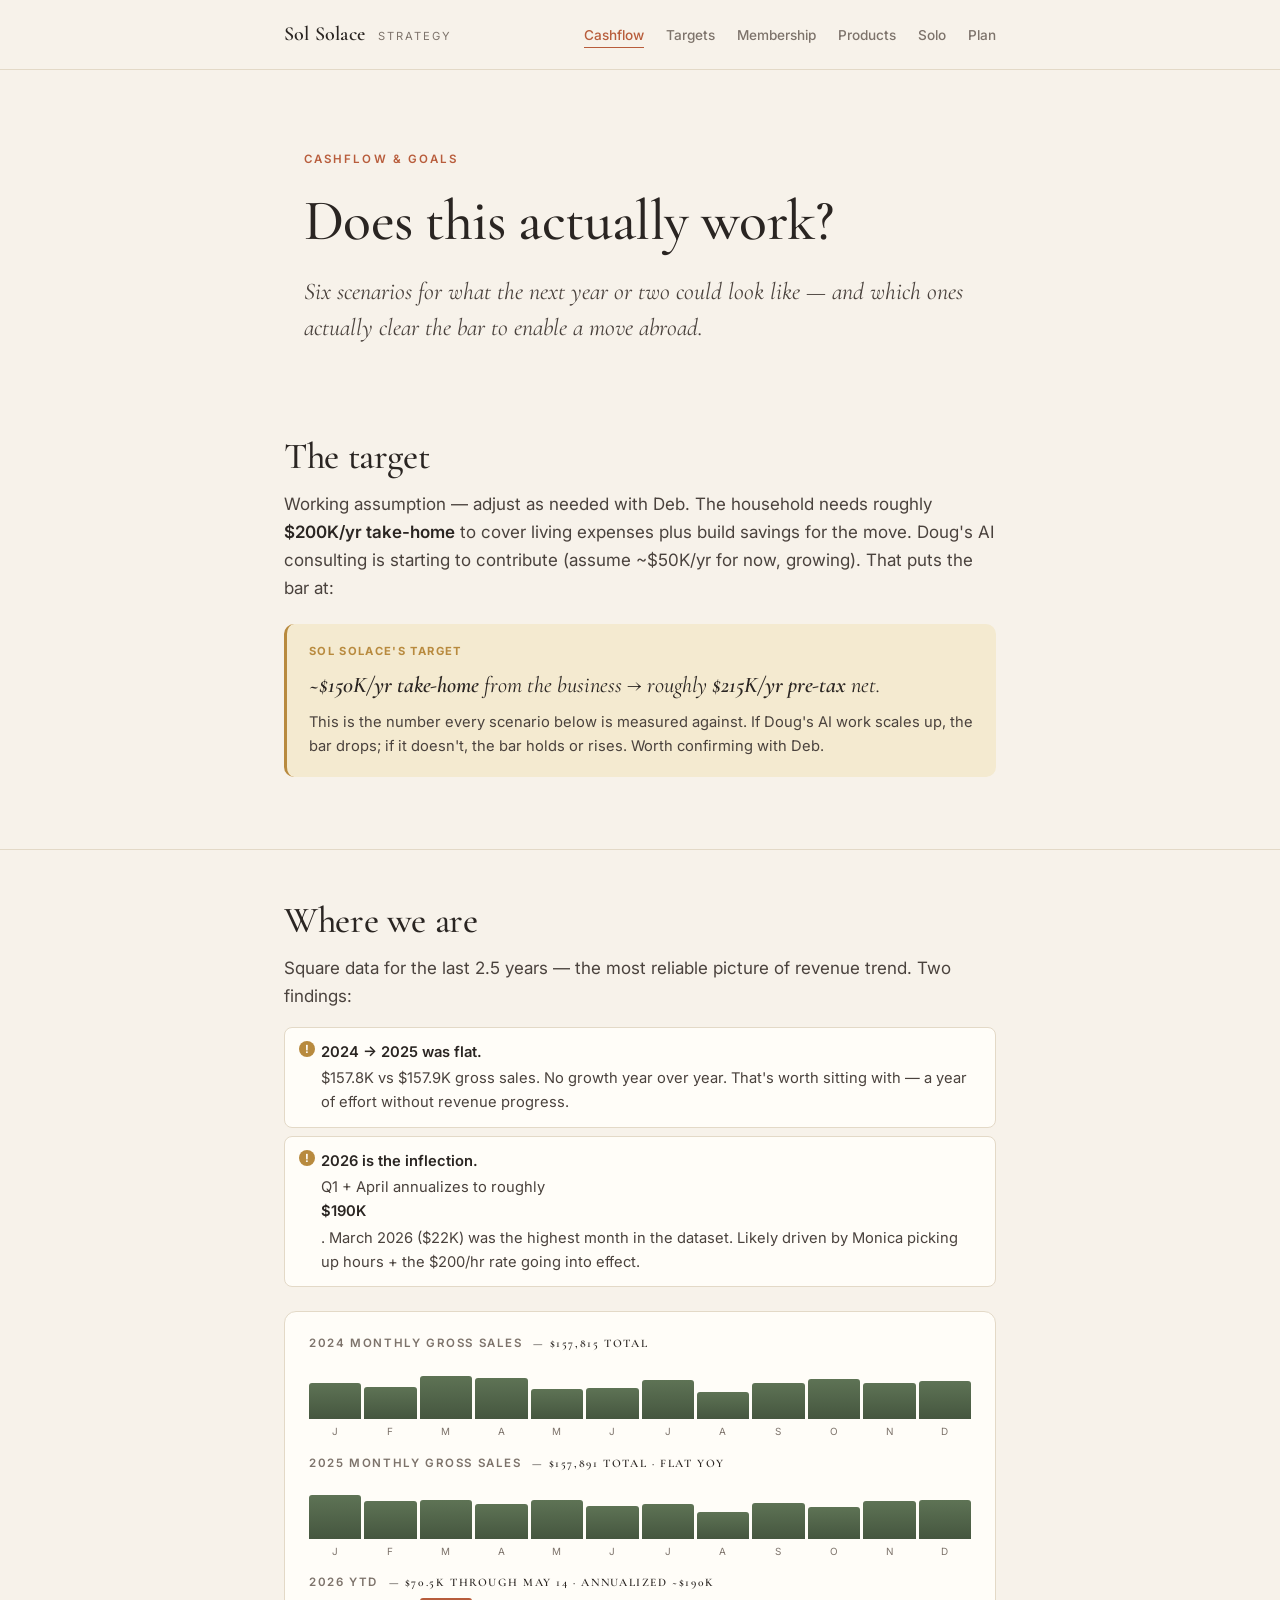
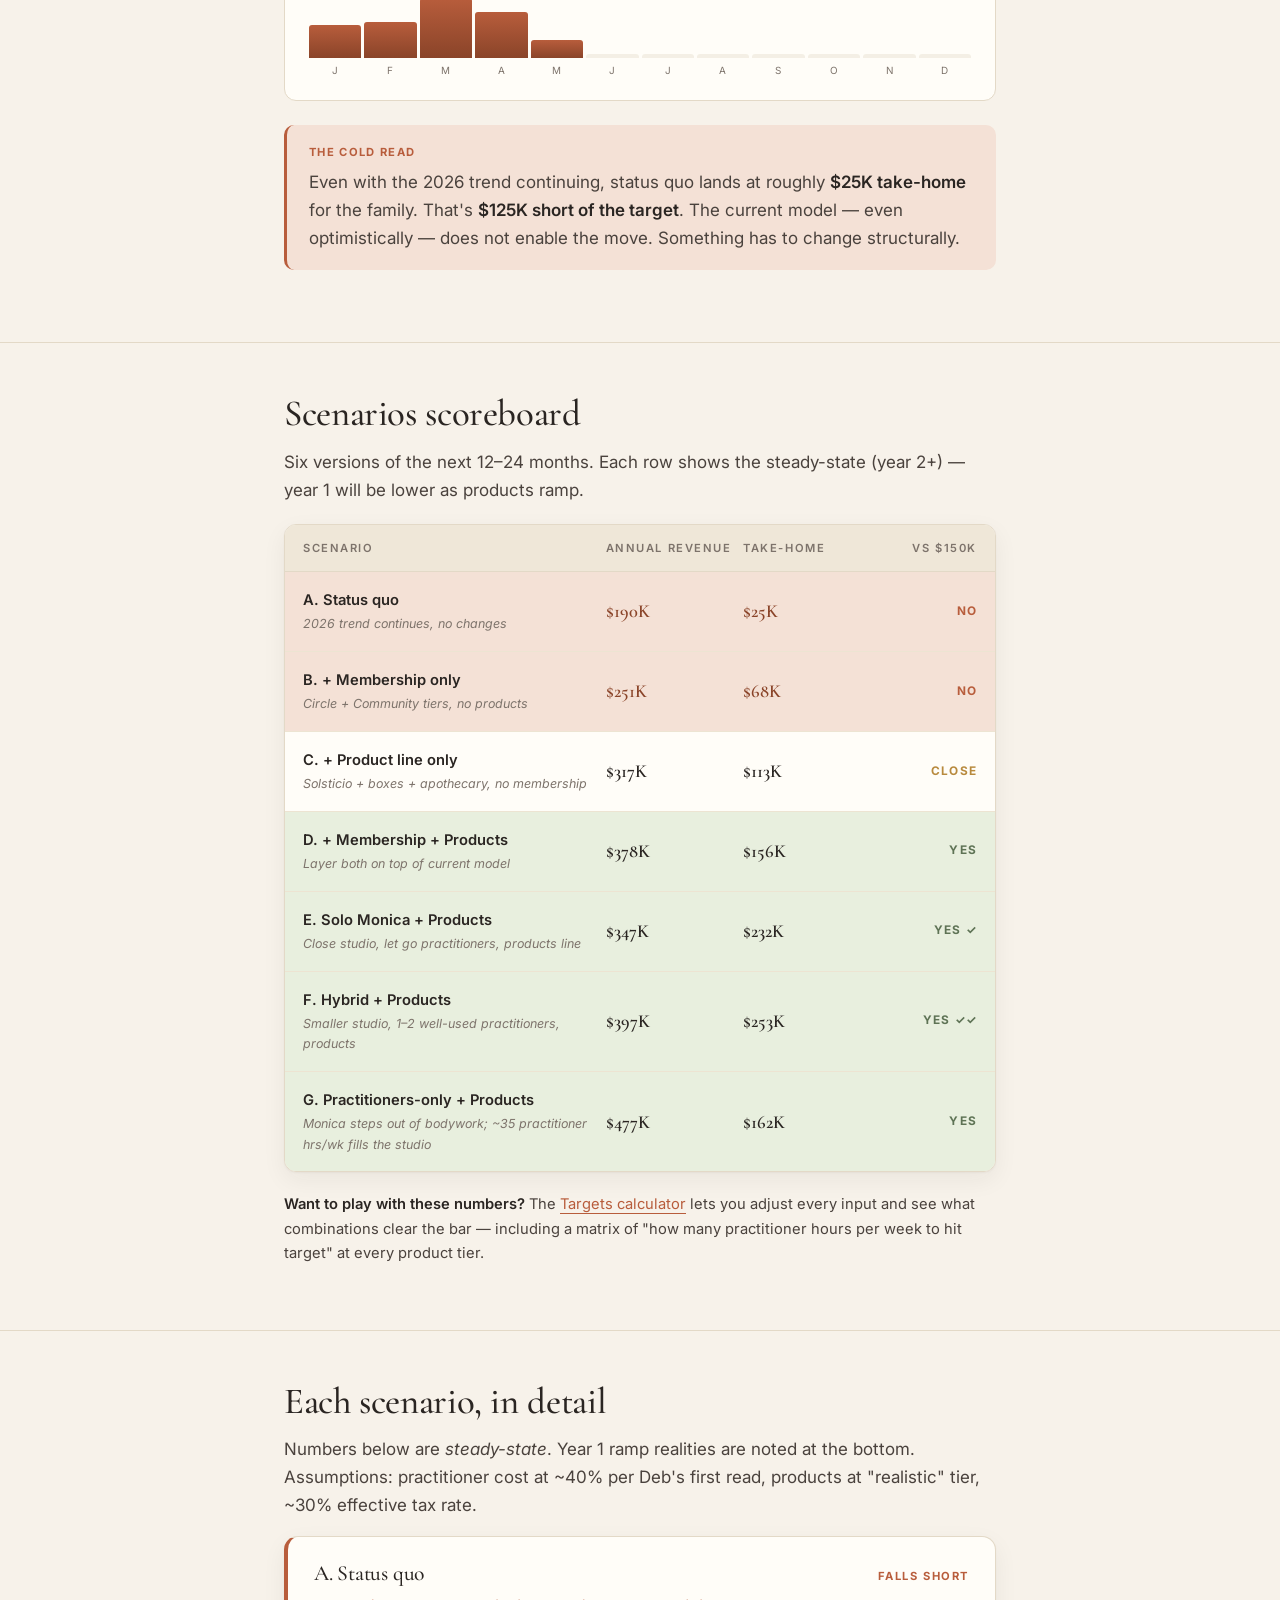
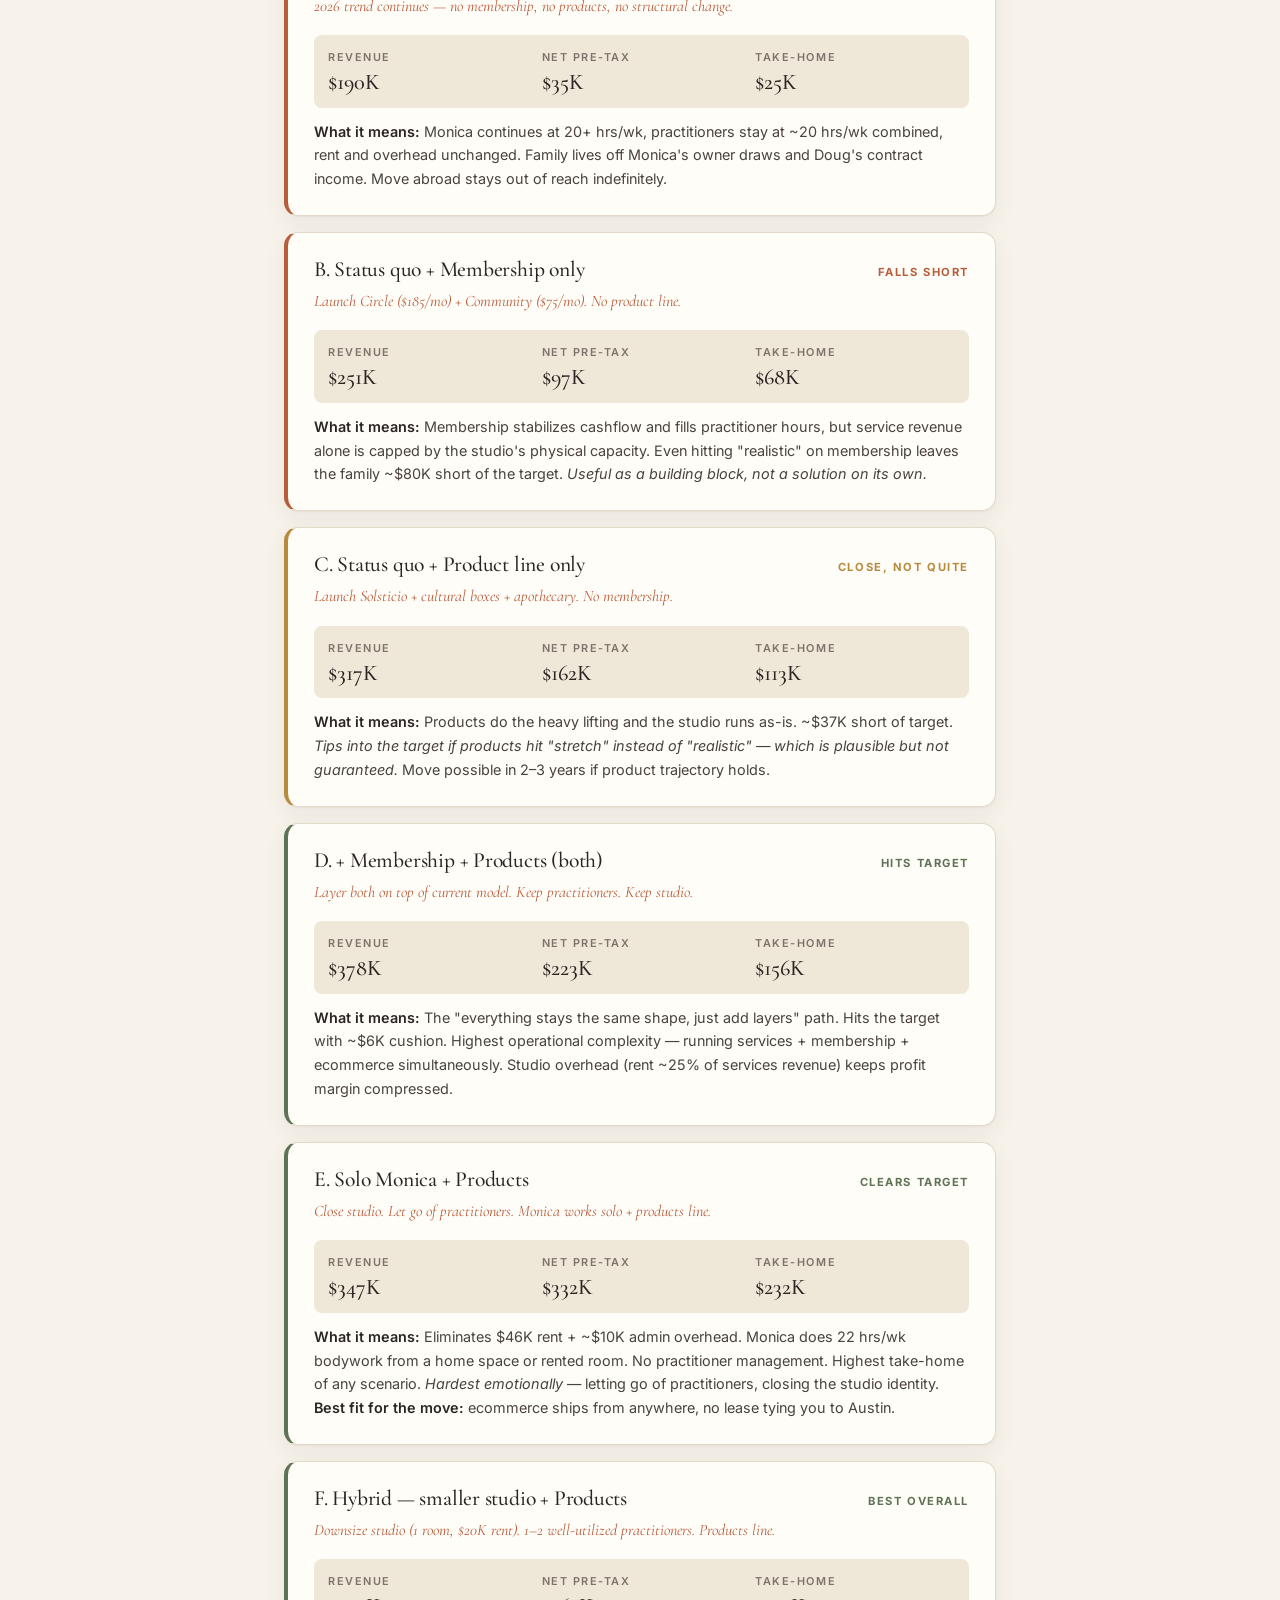
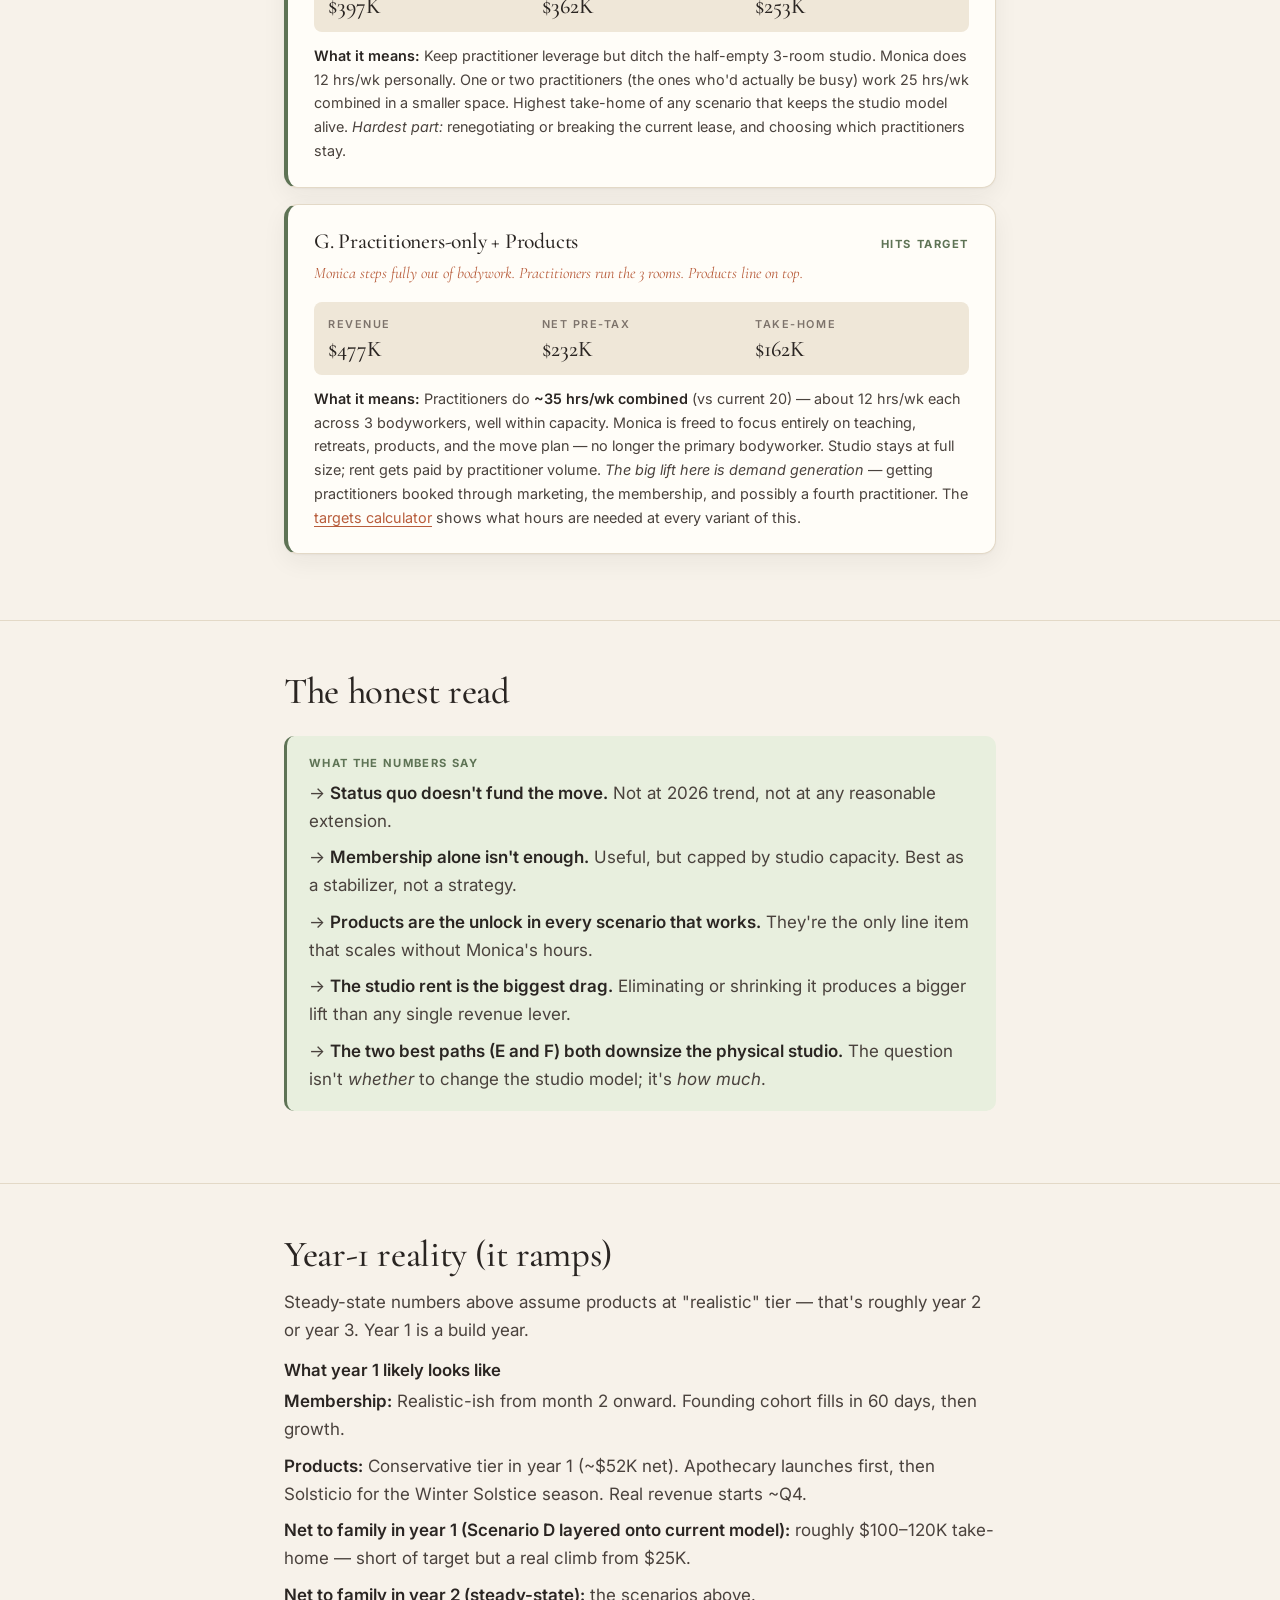
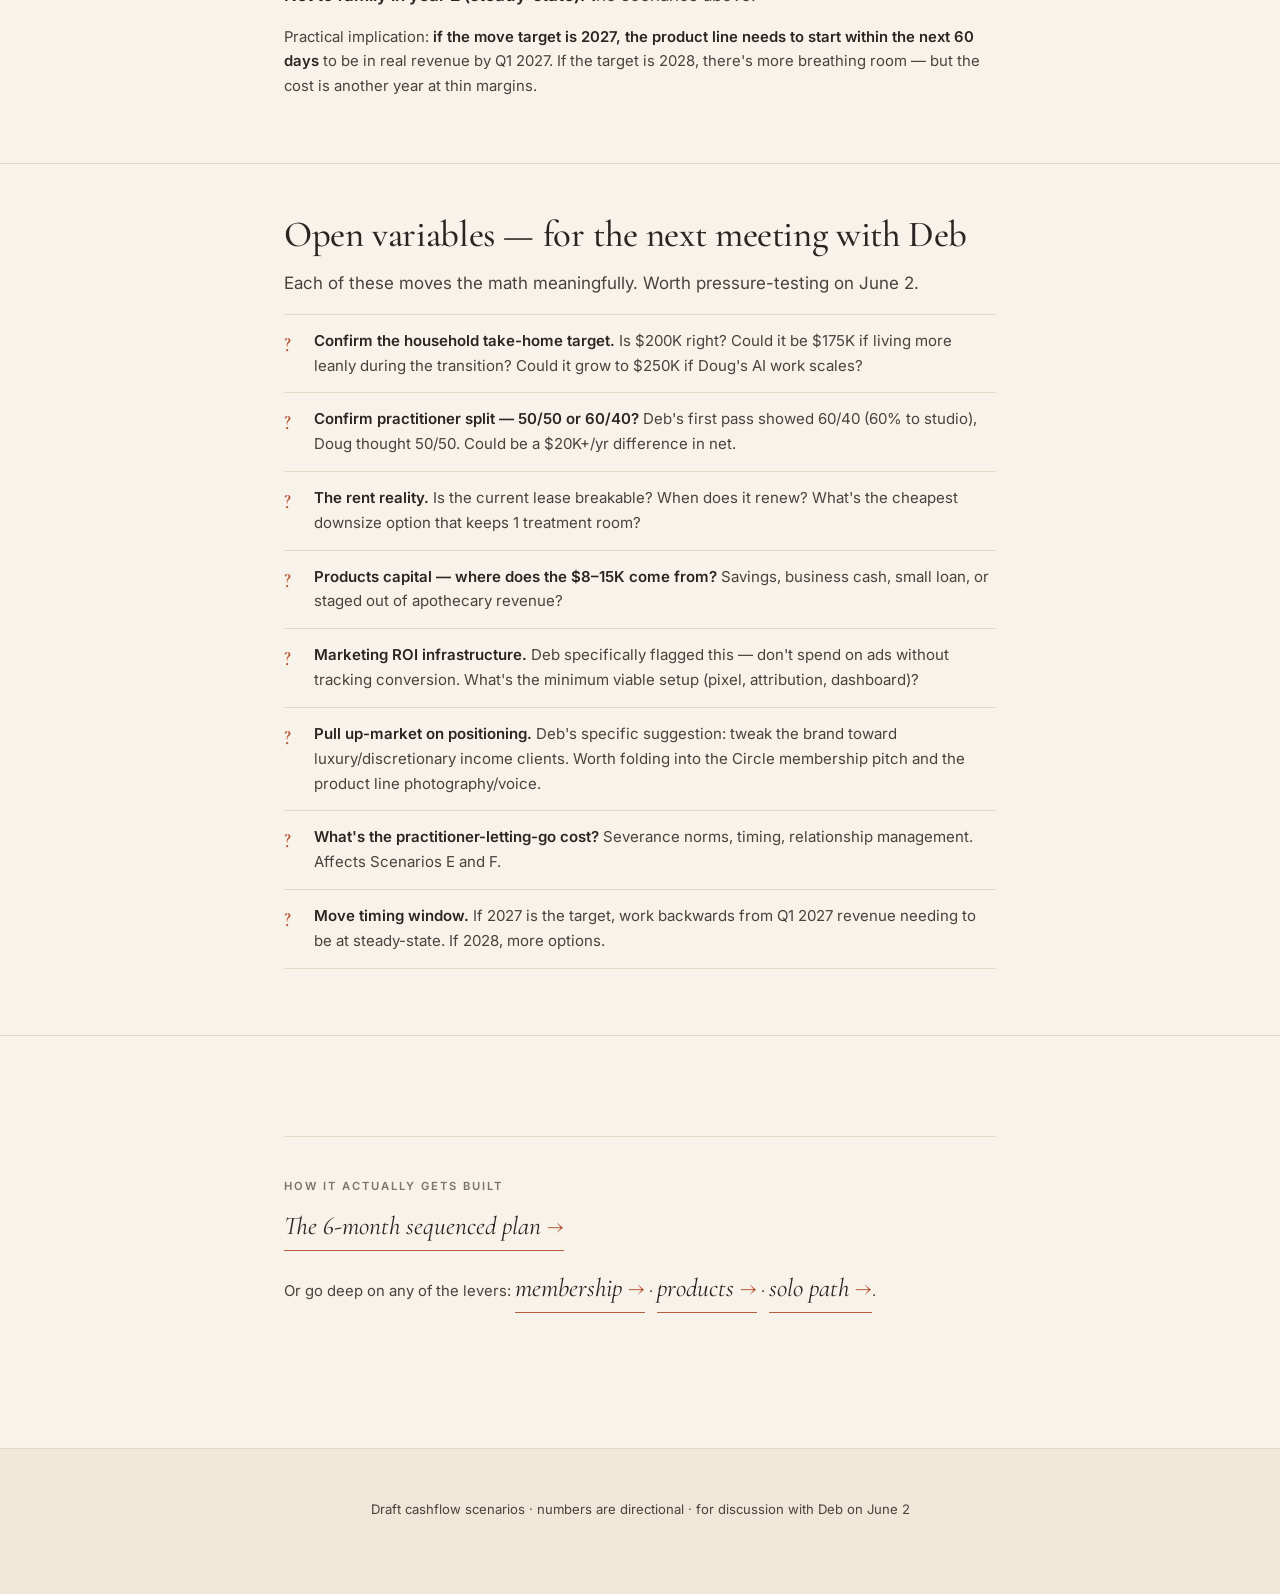
==== commit 1841f455: "Add interactive Targets calculator + matrix; Scenario G (practitioners-only) added to scoreboard" ====
--- a/cashflow.html
+++ b/cashflow.html
@@ -18,6 +18,7 @@
     <a href="index.html" class="nav-brand">Sol Solace <small>Strategy</small></a>
     <ul class="nav-links">
       <li><a href="cashflow.html" class="active">Cashflow</a></li>
+      <li><a href="targets.html">Targets</a></li>
       <li><a href="membership.html">Membership</a></li>
       <li><a href="products.html">Products</a></li>
       <li><a href="solo.html">Solo</a></li>
@@ -174,7 +175,15 @@
         <div class="sb-val">$253K</div>
         <div class="sb-status yes">Yes ✓✓</div>
       </div>
-    </div>
+      <div class="scoreboard-row highlight">
+        <div class="sb-name">G. Practitioners-only + Products<span class="sb-sub">Monica steps out of bodywork; ~35 practitioner hrs/wk fills the studio</span></div>
+        <div class="sb-val sb-rev">$477K</div>
+        <div class="sb-val">$162K</div>
+        <div class="sb-status yes">Yes</div>
+      </div>
+    </div>
+
+    <p style="margin-top: 16px; font-size: 0.92rem;"><strong>Want to play with these numbers?</strong> The <a href="targets.html" style="border-bottom: 1px solid var(--terra);">Targets calculator</a> lets you adjust every input and see what combinations clear the bar — including a matrix of "how many practitioner hours per week to hit target" at every product tier.</p>
 
   </div>
 </section>
@@ -267,6 +276,20 @@
         <div class="sc-metric"><div class="ml">Take-home</div><div class="mv">$253K</div></div>
       </div>
       <p class="sc-detail"><strong>What it means:</strong> Keep practitioner leverage but ditch the half-empty 3-room studio. Monica does 12 hrs/wk personally. One or two practitioners (the ones who'd actually be busy) work 25 hrs/wk combined in a smaller space. Highest take-home of any scenario that keeps the studio model alive. <em>Hardest part:</em> renegotiating or breaking the current lease, and choosing which practitioners stay.</p>
+    </div>
+
+    <div class="scenario-card pass">
+      <div class="sc-head">
+        <h3>G. Practitioners-only + Products</h3>
+        <span class="sc-verdict">Hits target</span>
+      </div>
+      <div class="sc-line">Monica steps fully out of bodywork. Practitioners run the 3 rooms. Products line on top.</div>
+      <div class="sc-grid">
+        <div class="sc-metric"><div class="ml">Revenue</div><div class="mv">$477K</div></div>
+        <div class="sc-metric"><div class="ml">Net pre-tax</div><div class="mv">$232K</div></div>
+        <div class="sc-metric"><div class="ml">Take-home</div><div class="mv">$162K</div></div>
+      </div>
+      <p class="sc-detail"><strong>What it means:</strong> Practitioners do <strong>~35 hrs/wk combined</strong> (vs current 20) — about 12 hrs/wk each across 3 bodyworkers, well within capacity. Monica is freed to focus entirely on teaching, retreats, products, and the move plan — no longer the primary bodyworker. Studio stays at full size; rent gets paid by practitioner volume. <em>The big lift here is demand generation</em> — getting practitioners booked through marketing, the membership, and possibly a fourth practitioner. The <a href="targets.html" style="border-bottom: 1px solid var(--terra);">targets calculator</a> shows what hours are needed at every variant of this.</p>
     </div>
 
   </div>
--- a/styles.css
+++ b/styles.css
@@ -1113,6 +1113,328 @@
   .scenario-card .sc-metric:nth-child(3) { grid-column: 1 / -1; }
   .trend-row { height: 48px; }
   .trend-months span { font-size: 0.56rem; }
+}
+
+/* TARGETS / CALCULATOR */
+.controls {
+  background: var(--paper);
+  border: 1px solid var(--line);
+  border-radius: 14px;
+  padding: 22px 26px;
+  margin: 20px 0;
+  box-shadow: var(--shadow);
+}
+.control-row {
+  display: grid;
+  grid-template-columns: 1fr;
+  gap: 18px;
+  margin-bottom: 14px;
+}
+.control-row:last-child { margin-bottom: 0; }
+.control {
+  display: flex;
+  flex-direction: column;
+  gap: 6px;
+}
+.control-label {
+  font-size: 0.74rem;
+  letter-spacing: 0.12em;
+  text-transform: uppercase;
+  color: var(--muted);
+  font-weight: 600;
+}
+.control-label .ctl-current {
+  text-transform: none;
+  letter-spacing: 0;
+  color: var(--ink);
+  font-family: 'Cormorant Garamond', serif;
+  font-size: 1rem;
+  font-weight: 600;
+  margin-left: 6px;
+}
+.btn-group {
+  display: flex;
+  gap: 6px;
+  flex-wrap: wrap;
+}
+.btn-group button {
+  background: var(--cream-2);
+  border: 1px solid var(--line);
+  border-radius: 8px;
+  padding: 8px 14px;
+  font-family: 'Inter', sans-serif;
+  font-size: 0.82rem;
+  color: var(--ink-soft);
+  cursor: pointer;
+  transition: all 0.12s;
+  flex: 1;
+  min-width: 80px;
+}
+.btn-group button:hover { background: var(--cream-3); }
+.btn-group button.active {
+  background: var(--terra);
+  color: var(--cream);
+  border-color: var(--terra);
+}
+.target-input {
+  background: var(--cream);
+  border: 1px solid var(--line);
+  border-radius: 8px;
+  padding: 10px 14px;
+  font-family: 'Cormorant Garamond', serif;
+  font-size: 1.3rem;
+  font-weight: 600;
+  color: var(--ink);
+  width: 100%;
+  max-width: 200px;
+}
+input[type="range"] {
+  width: 100%;
+  height: 6px;
+  border-radius: 3px;
+  background: var(--cream-2);
+  outline: none;
+  -webkit-appearance: none;
+  appearance: none;
+}
+input[type="range"]::-webkit-slider-thumb {
+  -webkit-appearance: none;
+  appearance: none;
+  width: 22px;
+  height: 22px;
+  border-radius: 50%;
+  background: var(--terra);
+  cursor: pointer;
+  border: 3px solid var(--cream);
+  box-shadow: 0 1px 3px rgba(42, 37, 34, 0.2);
+}
+input[type="range"]::-moz-range-thumb {
+  width: 22px;
+  height: 22px;
+  border-radius: 50%;
+  background: var(--terra);
+  cursor: pointer;
+  border: 3px solid var(--cream);
+  box-shadow: 0 1px 3px rgba(42, 37, 34, 0.2);
+}
+
+/* MATRIX */
+.matrix-frame {
+  background: var(--paper);
+  border: 1px solid var(--line);
+  border-radius: 14px;
+  padding: 22px;
+  margin: 20px 0;
+  box-shadow: var(--shadow);
+}
+.matrix-frame h4 {
+  margin: 0 0 4px;
+  font-size: 1rem;
+}
+.matrix-frame .mf-sub {
+  font-size: 0.88rem;
+  color: var(--muted);
+  margin-bottom: 14px;
+}
+.matrix {
+  display: grid;
+  grid-template-columns: 1.1fr repeat(4, 1fr);
+  gap: 6px;
+}
+.matrix-cell {
+  padding: 14px 10px;
+  border-radius: 8px;
+  text-align: center;
+  font-size: 0.85rem;
+  display: flex;
+  flex-direction: column;
+  justify-content: center;
+  min-height: 70px;
+}
+.matrix-cell.header {
+  background: transparent;
+  color: var(--muted);
+  font-size: 0.7rem;
+  letter-spacing: 0.12em;
+  text-transform: uppercase;
+  font-weight: 600;
+  padding: 8px 6px;
+  min-height: 0;
+}
+.matrix-cell.row-label {
+  text-align: left;
+  background: var(--cream-2);
+  color: var(--ink);
+  font-weight: 600;
+}
+.matrix-cell.row-label small {
+  display: block;
+  font-size: 0.7rem;
+  color: var(--muted);
+  font-weight: 400;
+  margin-top: 2px;
+  font-style: italic;
+}
+.matrix-cell.cell-value {
+  background: var(--cream);
+  color: var(--ink);
+  font-family: 'Cormorant Garamond', serif;
+}
+.matrix-cell.cell-value .mv-num {
+  font-size: 1.4rem;
+  line-height: 1;
+  font-weight: 600;
+}
+.matrix-cell.cell-value .mv-unit {
+  font-family: 'Inter', sans-serif;
+  font-size: 0.68rem;
+  color: var(--muted);
+  letter-spacing: 0.04em;
+  margin-top: 2px;
+}
+.matrix-cell.cell-value .mv-per {
+  font-family: 'Inter', sans-serif;
+  font-size: 0.66rem;
+  color: var(--muted);
+  margin-top: 4px;
+  font-style: italic;
+}
+.matrix-cell.cell-value.easy { background: #e8f1de; }
+.matrix-cell.cell-value.easy .mv-num { color: var(--sage-deep); }
+.matrix-cell.cell-value.feasible { background: #f4ead0; }
+.matrix-cell.cell-value.feasible .mv-num { color: var(--gold); }
+.matrix-cell.cell-value.stretch { background: #f4e1d6; }
+.matrix-cell.cell-value.stretch .mv-num { color: var(--terra); }
+.matrix-cell.cell-value.unrealistic { background: #f8d4c8; }
+.matrix-cell.cell-value.unrealistic .mv-num { color: var(--terra-deep); }
+.matrix-cell.cell-value.exceeds { background: var(--sage-soft); border: 2px solid var(--sage); }
+.matrix-cell.cell-value.exceeds .mv-num { color: var(--sage); font-size: 1.1rem; }
+
+.matrix-legend {
+  display: flex;
+  flex-wrap: wrap;
+  gap: 14px;
+  margin-top: 14px;
+  font-size: 0.78rem;
+  color: var(--muted);
+}
+.matrix-legend .leg {
+  display: flex;
+  align-items: center;
+  gap: 6px;
+}
+.matrix-legend .leg-swatch {
+  width: 14px;
+  height: 14px;
+  border-radius: 3px;
+}
+.matrix-legend .leg-swatch.easy { background: #e8f1de; }
+.matrix-legend .leg-swatch.feasible { background: #f4ead0; }
+.matrix-legend .leg-swatch.stretch { background: #f4e1d6; }
+.matrix-legend .leg-swatch.unrealistic { background: #f8d4c8; }
+.matrix-legend .leg-swatch.exceeds { background: var(--sage-soft); border: 2px solid var(--sage); }
+
+/* RESULT DISPLAY */
+.result-display {
+  background: var(--paper);
+  border: 1px solid var(--line);
+  border-radius: 14px;
+  padding: 28px 30px;
+  margin: 20px 0;
+  box-shadow: var(--shadow);
+  text-align: center;
+}
+.result-display.pass { border-color: var(--sage); background: var(--sage-soft); }
+.result-display.fail { border-color: var(--terra); background: var(--terra-soft); }
+.result-display .rd-label {
+  font-size: 0.76rem;
+  letter-spacing: 0.18em;
+  text-transform: uppercase;
+  color: var(--muted);
+  font-weight: 600;
+  margin-bottom: 10px;
+}
+.result-display .rd-takehome {
+  font-family: 'Cormorant Garamond', serif;
+  font-size: 3.6rem;
+  line-height: 1;
+  font-weight: 600;
+  color: var(--ink);
+  margin-bottom: 8px;
+}
+.result-display .rd-status {
+  font-family: 'Cormorant Garamond', serif;
+  font-style: italic;
+  font-size: 1.2rem;
+  color: var(--ink-soft);
+  margin-bottom: 14px;
+}
+.result-display.pass .rd-status { color: var(--sage-deep); }
+.result-display.fail .rd-status { color: var(--terra-deep); }
+.result-display .rd-row {
+  display: grid;
+  grid-template-columns: repeat(3, 1fr);
+  gap: 14px;
+  padding-top: 14px;
+  border-top: 1px solid var(--line);
+}
+.result-display.pass .rd-row { border-top-color: rgba(94, 115, 85, 0.3); }
+.result-display.fail .rd-row { border-top-color: rgba(184, 93, 60, 0.3); }
+.result-display .rd-stat .rd-stat-label {
+  font-size: 0.7rem;
+  letter-spacing: 0.12em;
+  text-transform: uppercase;
+  color: var(--muted);
+  font-weight: 600;
+  margin-bottom: 2px;
+}
+.result-display .rd-stat .rd-stat-val {
+  font-family: 'Cormorant Garamond', serif;
+  font-size: 1.3rem;
+  color: var(--ink);
+  font-weight: 600;
+}
+
+.preset-grid {
+  display: grid;
+  grid-template-columns: repeat(auto-fit, minmax(160px, 1fr));
+  gap: 10px;
+}
+.preset-btn {
+  background: var(--paper);
+  border: 1px solid var(--line);
+  border-radius: 10px;
+  padding: 14px 16px;
+  cursor: pointer;
+  text-align: left;
+  font-family: 'Inter', sans-serif;
+  transition: all 0.12s;
+}
+.preset-btn:hover {
+  border-color: var(--terra);
+  transform: translateY(-1px);
+  box-shadow: var(--shadow);
+}
+.preset-btn .pb-name {
+  font-family: 'Cormorant Garamond', serif;
+  font-size: 1.05rem;
+  color: var(--ink);
+  font-weight: 600;
+  margin-bottom: 3px;
+}
+.preset-btn .pb-desc {
+  font-size: 0.76rem;
+  color: var(--muted);
+  line-height: 1.4;
+}
+
+@media (max-width: 700px) {
+  .matrix { grid-template-columns: 1fr repeat(4, 1fr); gap: 4px; }
+  .matrix-cell { font-size: 0.74rem; padding: 10px 6px; min-height: 60px; }
+  .matrix-cell.cell-value .mv-num { font-size: 1.1rem; }
+  .matrix-cell.cell-value .mv-unit, .matrix-cell.cell-value .mv-per { font-size: 0.6rem; }
+  .result-display .rd-takehome { font-size: 2.8rem; }
+  .result-display .rd-row { grid-template-columns: 1fr; gap: 8px; }
 }
 
 @media (max-width: 700px) {
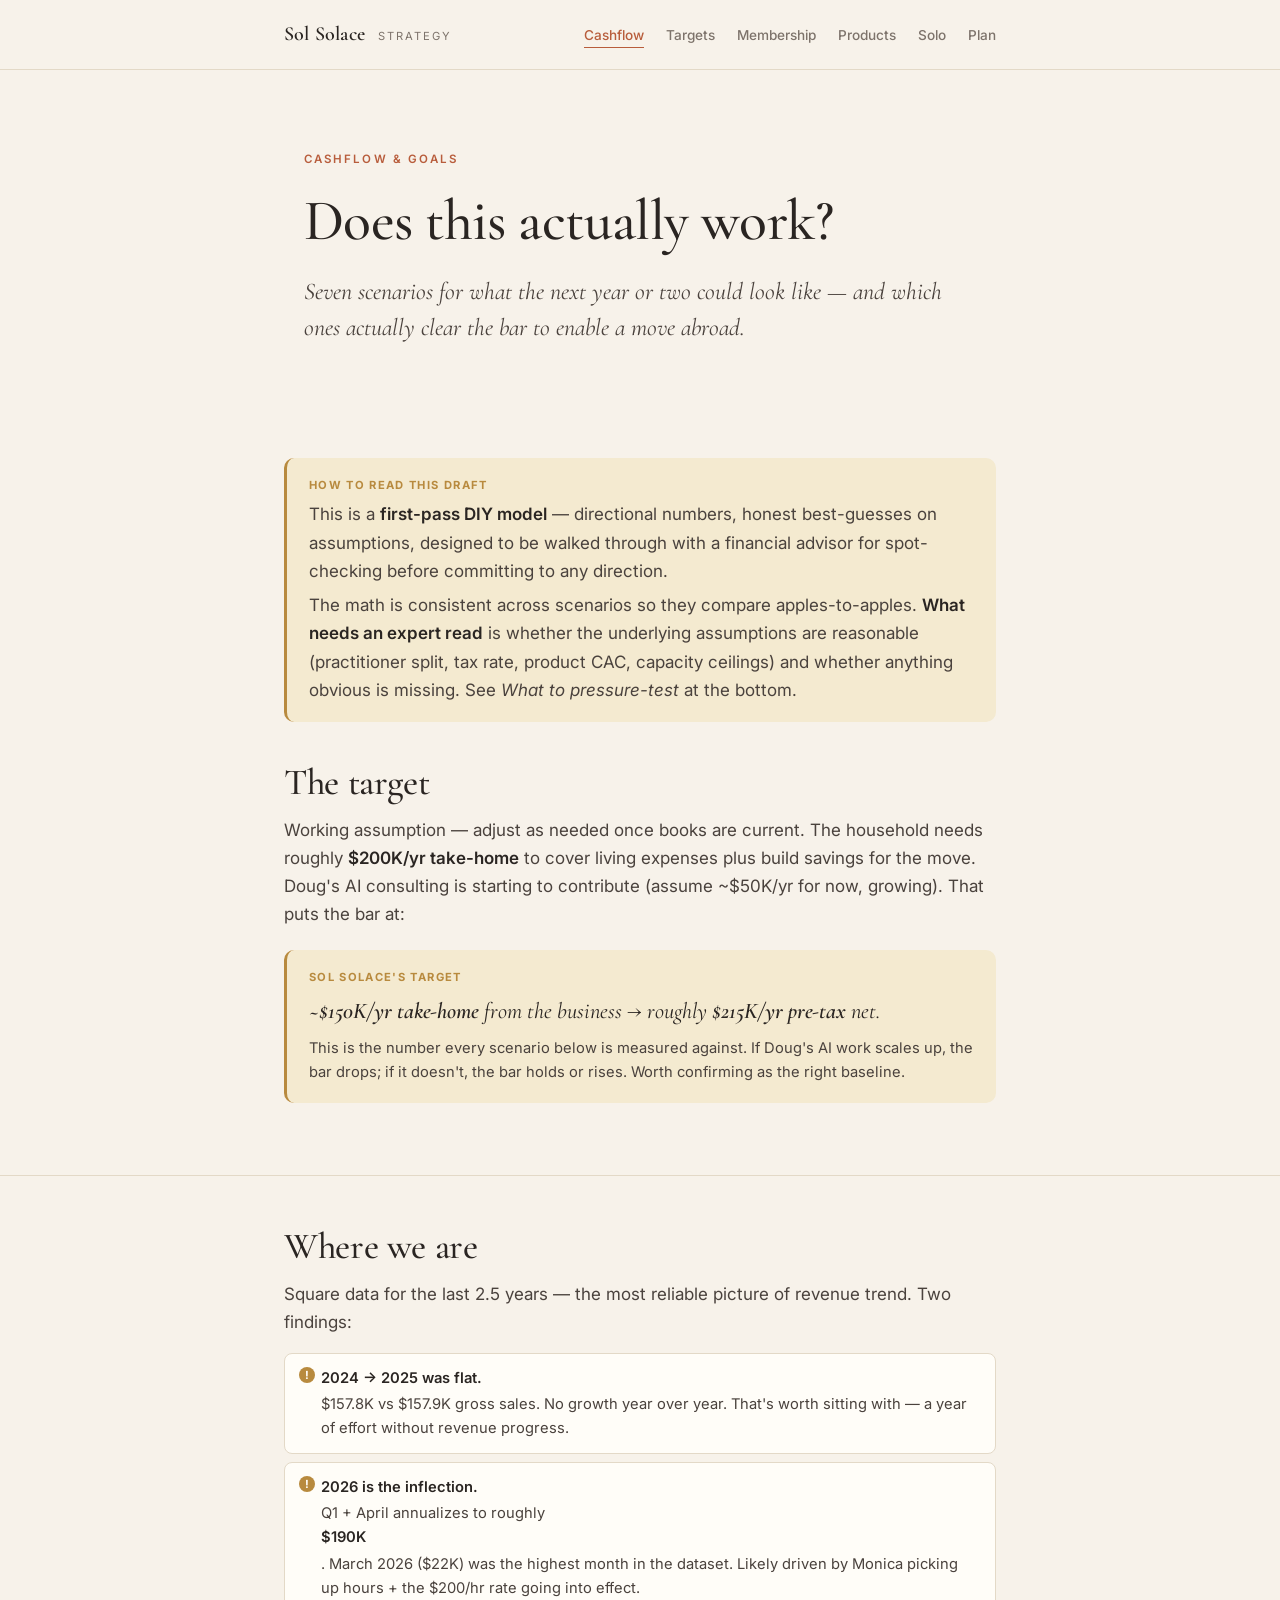
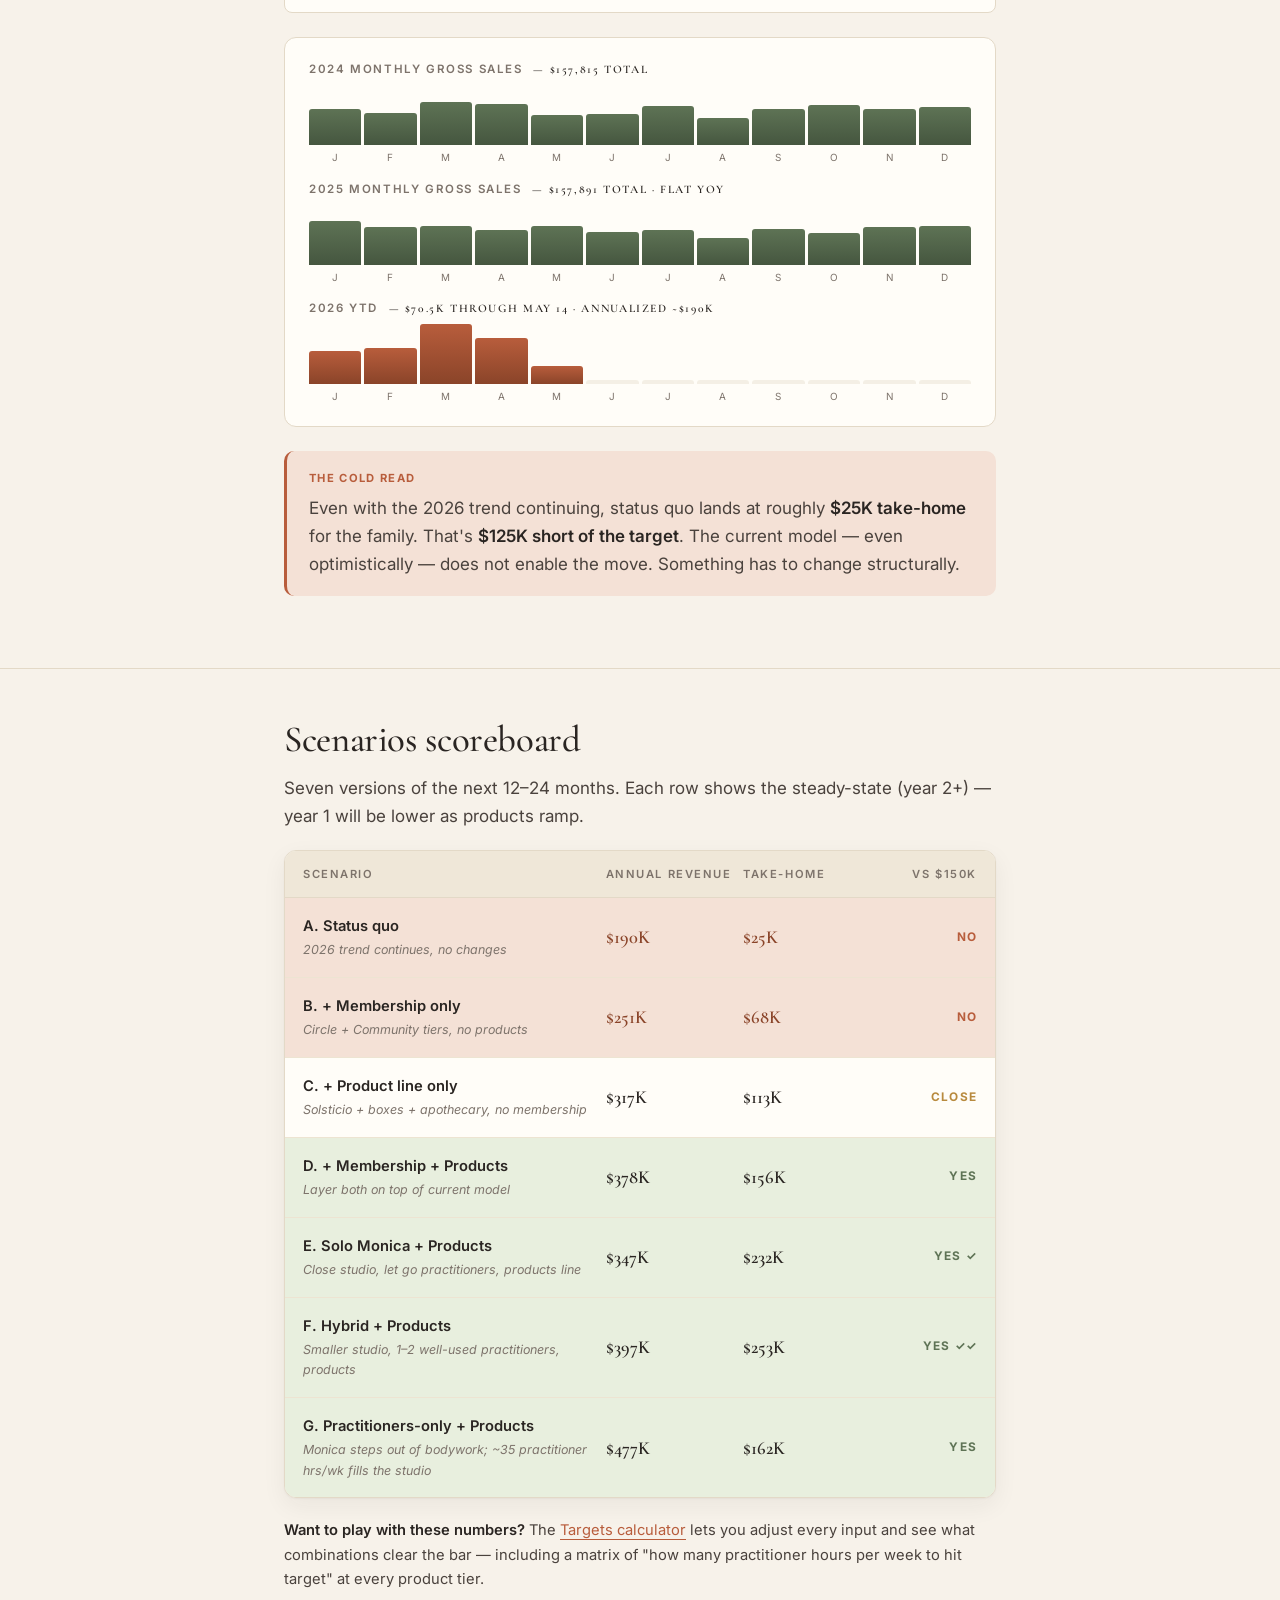
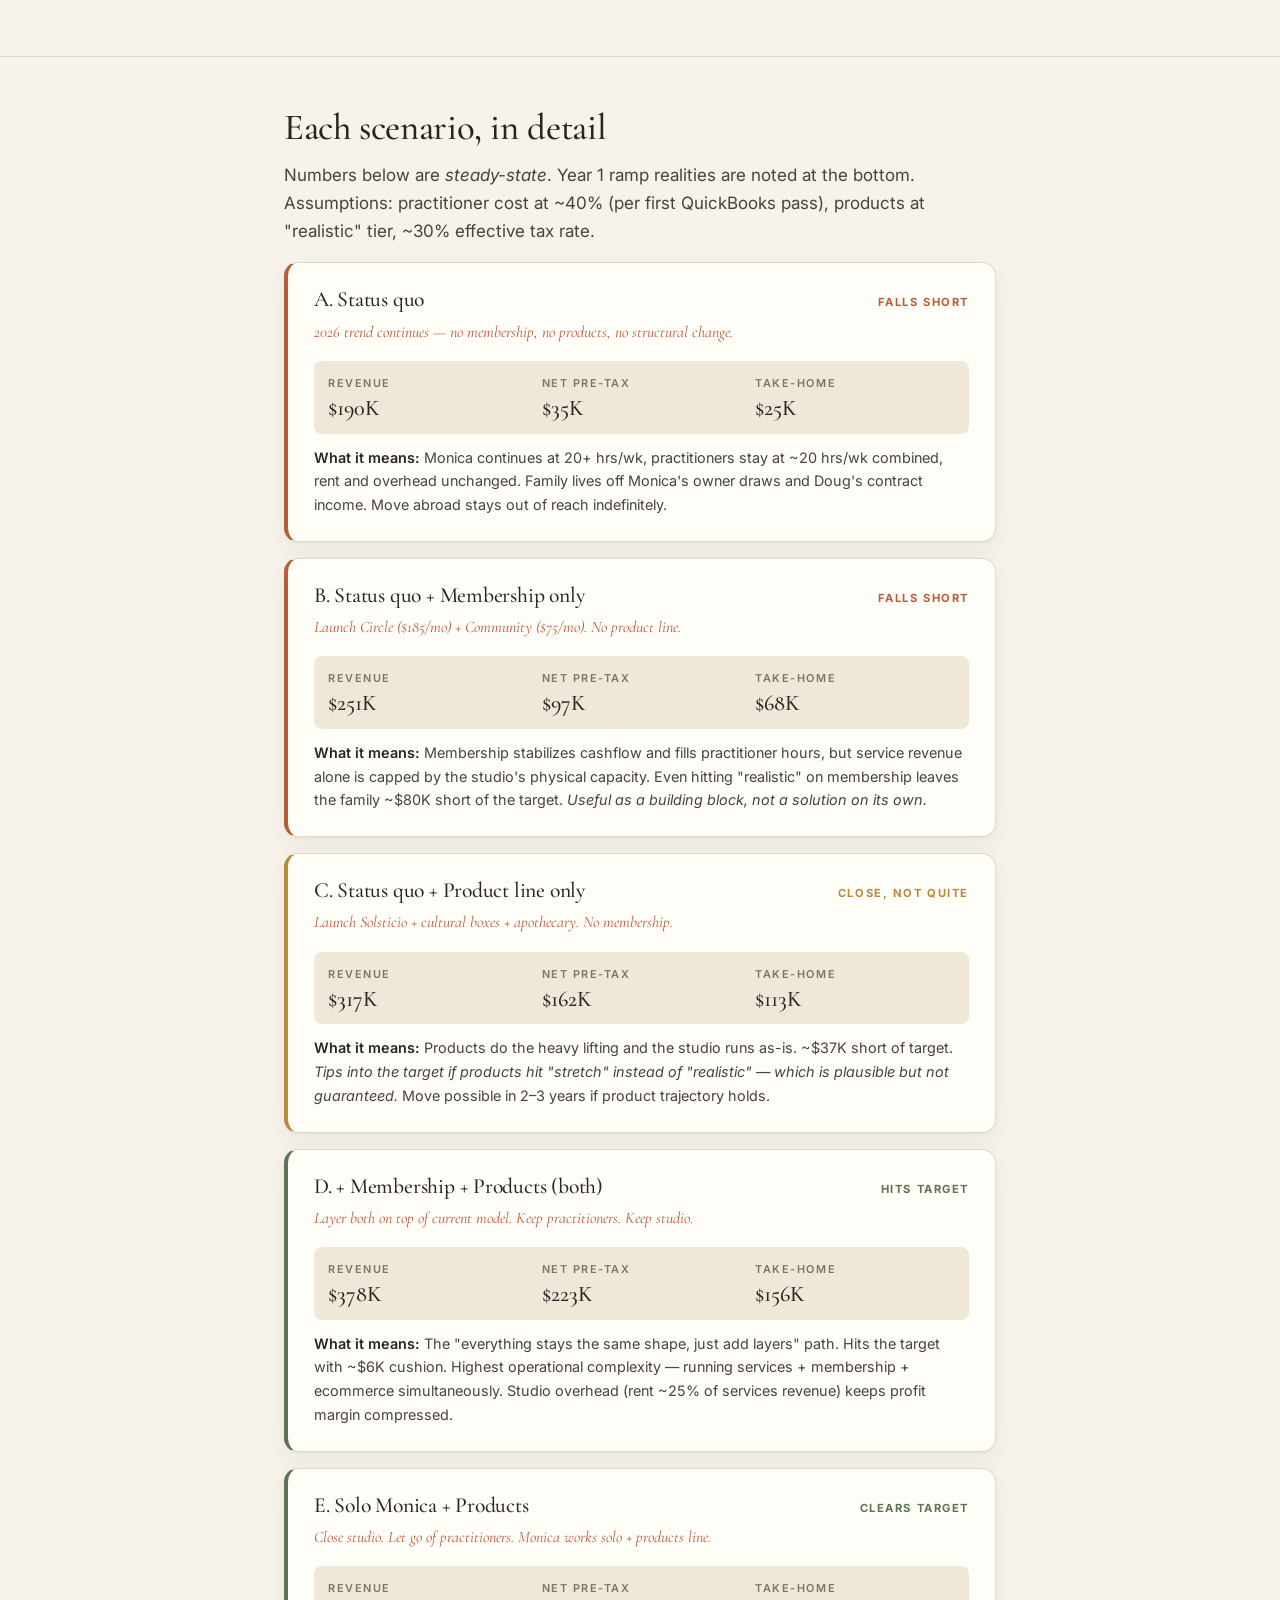
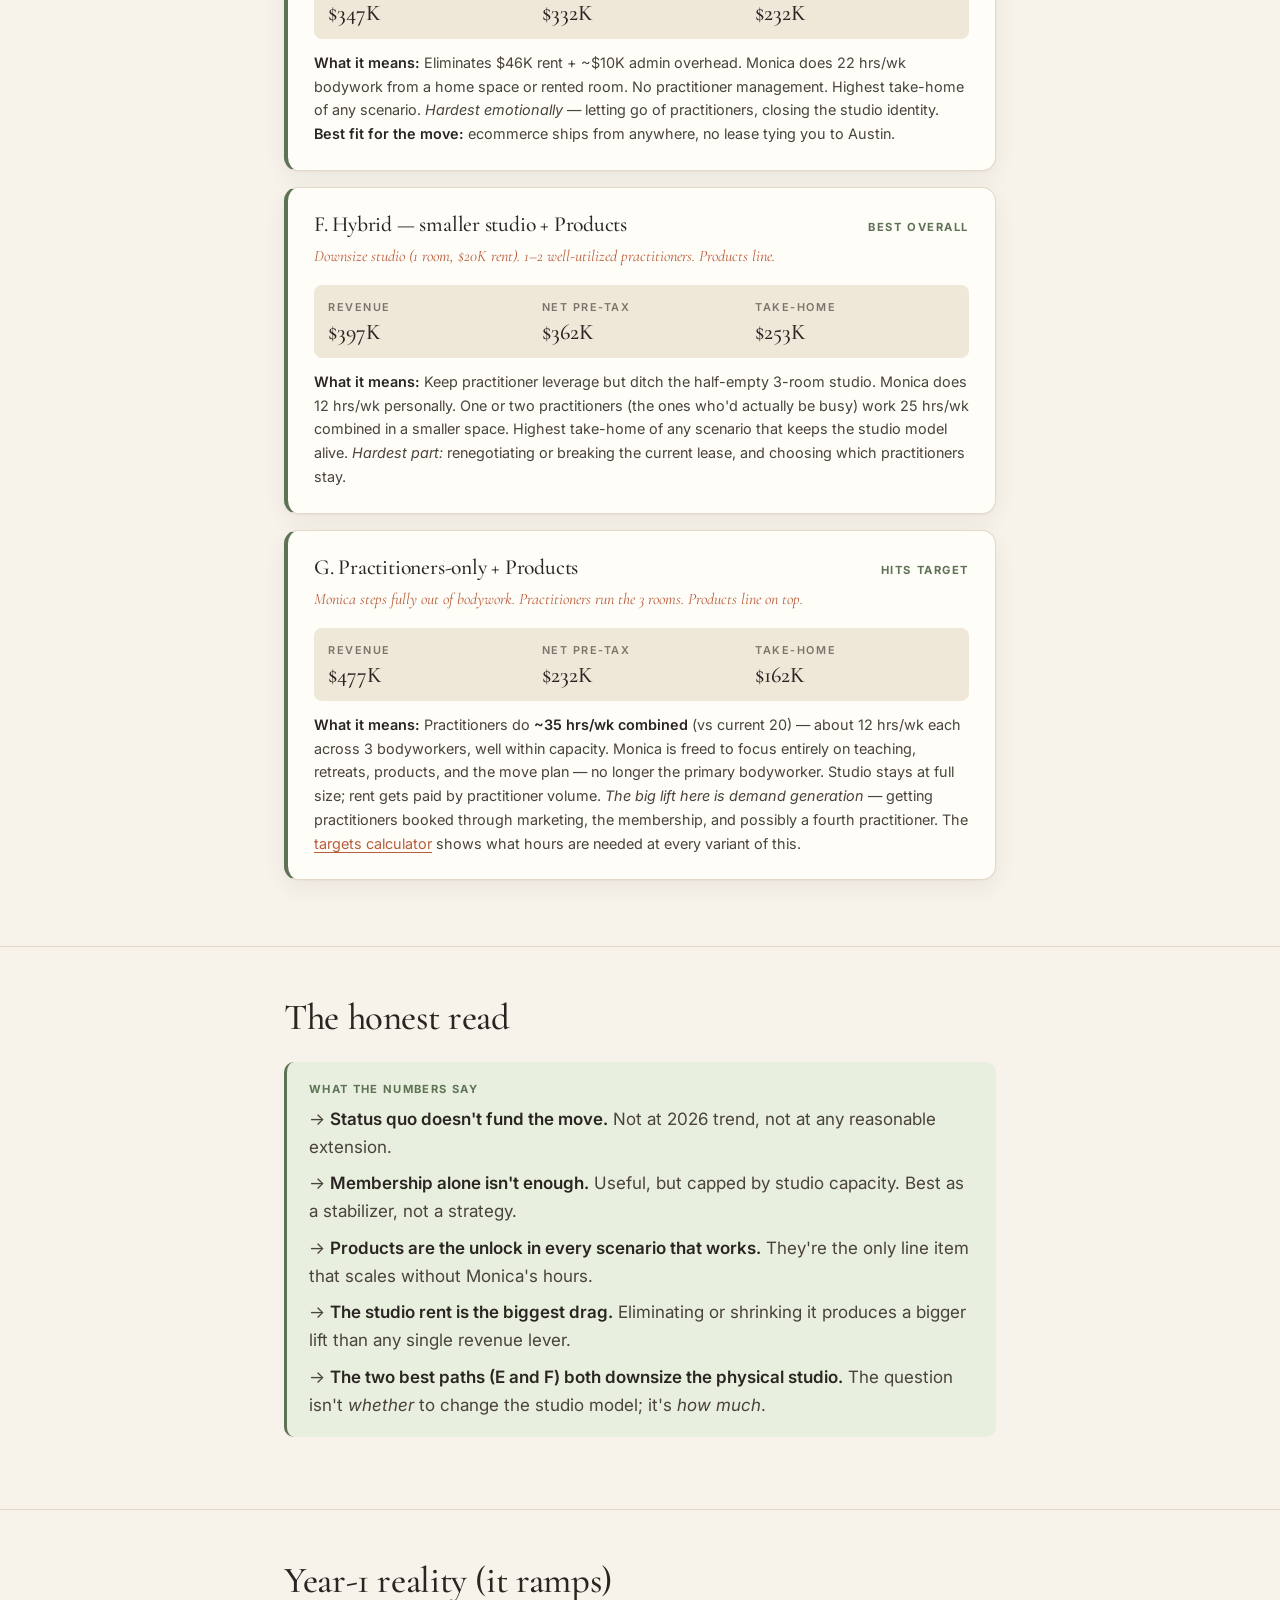
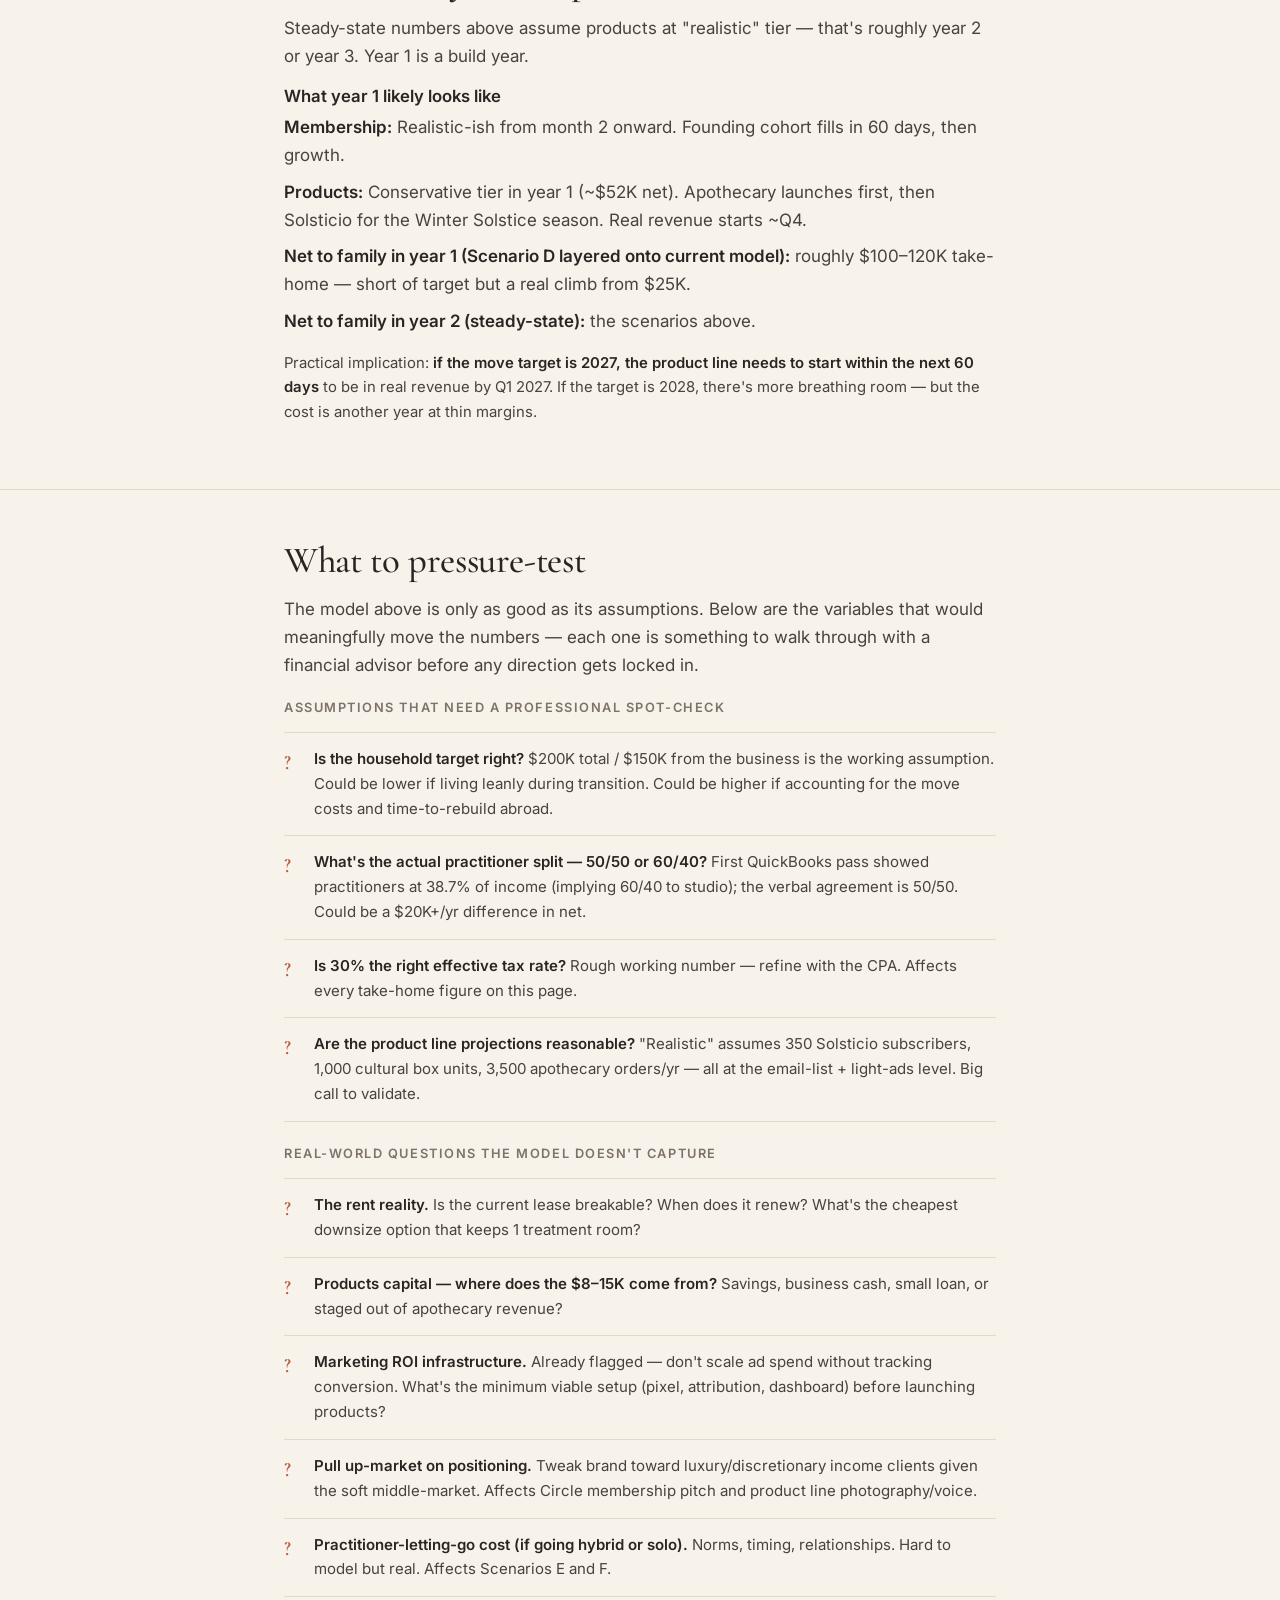
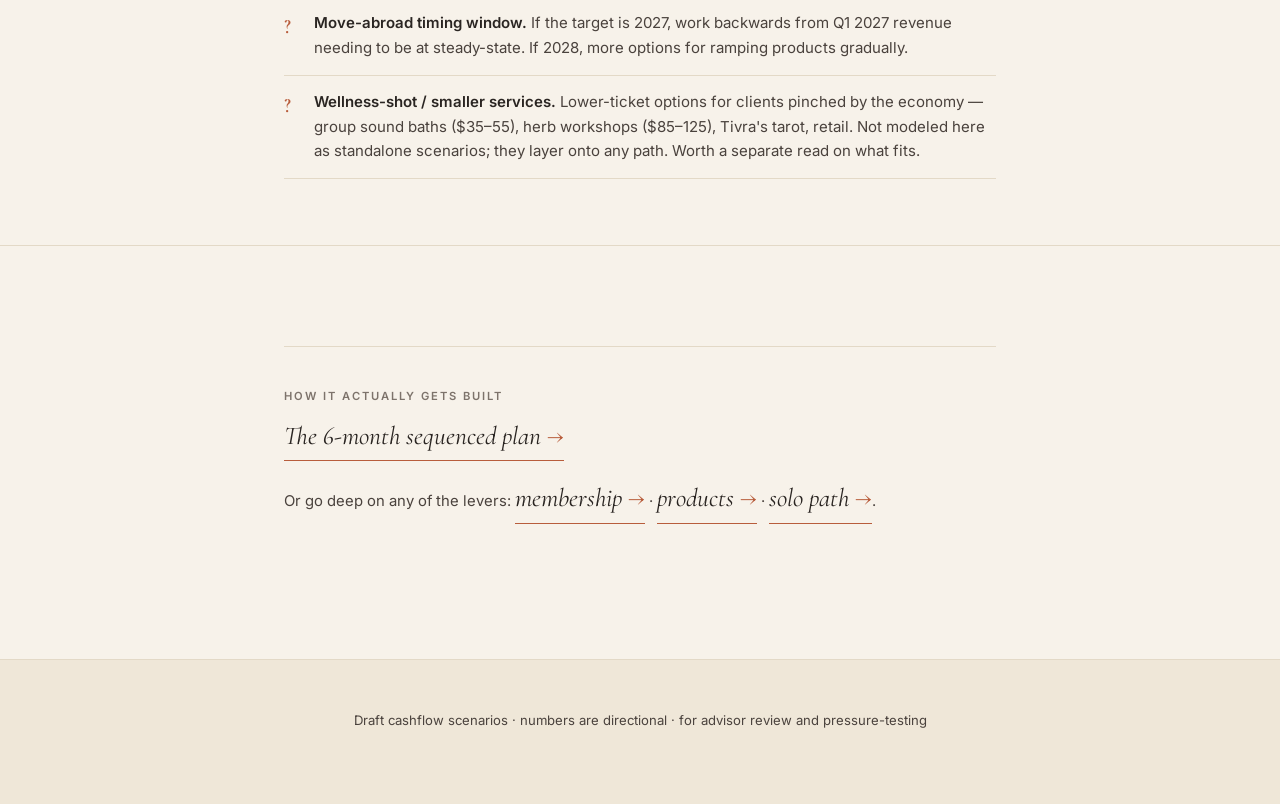
==== commit 6b4483db: "Tee up cashflow page as advisor-review artifact; scrub direct advisor name references" ====
--- a/cashflow.html
+++ b/cashflow.html
@@ -31,20 +31,26 @@
   <div class="wrap">
     <div class="eyebrow">Cashflow &amp; Goals</div>
     <h1>Does this actually work?</h1>
-    <p class="lede">Six scenarios for what the next year or two could look like — and which ones actually clear the bar to enable a move abroad.</p>
+    <p class="lede">Seven scenarios for what the next year or two could look like — and which ones actually clear the bar to enable a move abroad.</p>
   </div>
 </header>
 
 <section style="padding-top: 30px;">
   <div class="wrap">
 
-    <h2>The target</h2>
-    <p>Working assumption — adjust as needed with Deb. The household needs roughly <strong>$200K/yr take-home</strong> to cover living expenses plus build savings for the move. Doug's AI consulting is starting to contribute (assume ~$50K/yr for now, growing). That puts the bar at:</p>
+    <div class="callout note">
+      <span class="label">How to read this draft</span>
+      <p style="margin: 0 0 0.4em;">This is a <strong>first-pass DIY model</strong> — directional numbers, honest best-guesses on assumptions, designed to be walked through with a financial advisor for spot-checking before committing to any direction.</p>
+      <p style="margin: 0;">The math is consistent across scenarios so they compare apples-to-apples. <strong>What needs an expert read</strong> is whether the underlying assumptions are reasonable (practitioner split, tax rate, product CAC, capacity ceilings) and whether anything obvious is missing. See <em>What to pressure-test</em> at the bottom.</p>
+    </div>
+
+    <h2 style="margin-top: 40px;">The target</h2>
+    <p>Working assumption — adjust as needed once books are current. The household needs roughly <strong>$200K/yr take-home</strong> to cover living expenses plus build savings for the move. Doug's AI consulting is starting to contribute (assume ~$50K/yr for now, growing). That puts the bar at:</p>
 
     <div class="callout note">
       <span class="label">Sol Solace's target</span>
       <p style="font-family: 'Cormorant Garamond', serif; font-size: 1.4rem; font-style: italic; color: var(--ink); margin: 6px 0;"><strong>~$150K/yr take-home</strong> from the business → roughly <strong>$215K/yr pre-tax</strong> net.</p>
-      <p style="margin: 0; font-size: 0.92rem;">This is the number every scenario below is measured against. If Doug's AI work scales up, the bar drops; if it doesn't, the bar holds or rises. Worth confirming with Deb.</p>
+      <p style="margin: 0; font-size: 0.92rem;">This is the number every scenario below is measured against. If Doug's AI work scales up, the bar drops; if it doesn't, the bar holds or rises. Worth confirming as the right baseline.</p>
     </div>
 
   </div>
@@ -130,7 +136,7 @@
   <div class="wrap">
 
     <h2>Scenarios scoreboard</h2>
-    <p>Six versions of the next 12–24 months. Each row shows the steady-state (year 2+) — year 1 will be lower as products ramp.</p>
+    <p>Seven versions of the next 12–24 months. Each row shows the steady-state (year 2+) — year 1 will be lower as products ramp.</p>
 
     <div class="scoreboard">
       <div class="scoreboard-head">
@@ -192,7 +198,7 @@
   <div class="wrap">
 
     <h2>Each scenario, in detail</h2>
-    <p>Numbers below are <em>steady-state</em>. Year 1 ramp realities are noted at the bottom. Assumptions: practitioner cost at ~40% per Deb's first read, products at "realistic" tier, ~30% effective tax rate.</p>
+    <p>Numbers below are <em>steady-state</em>. Year 1 ramp realities are noted at the bottom. Assumptions: practitioner cost at ~40% (per first QuickBooks pass), products at "realistic" tier, ~30% effective tax rate.</p>
 
     <div class="scenario-card fail">
       <div class="sc-head">
@@ -334,18 +340,26 @@
 <section>
   <div class="wrap">
 
-    <h2>Open variables — for the next meeting with Deb</h2>
-    <p>Each of these moves the math meaningfully. Worth pressure-testing on June 2.</p>
-
+    <h2>What to pressure-test</h2>
+    <p>The model above is only as good as its assumptions. Below are the variables that would meaningfully move the numbers — each one is something to walk through with a financial advisor before any direction gets locked in.</p>
+
+    <h4 style="margin-top: 1.4rem; color: var(--muted); font-size: 0.8rem; letter-spacing: 0.12em; text-transform: uppercase;">Assumptions that need a professional spot-check</h4>
     <ul class="qlist">
-      <li><strong>Confirm the household take-home target.</strong> Is $200K right? Could it be $175K if living more leanly during the transition? Could it grow to $250K if Doug's AI work scales?</li>
-      <li><strong>Confirm practitioner split — 50/50 or 60/40?</strong> Deb's first pass showed 60/40 (60% to studio), Doug thought 50/50. Could be a $20K+/yr difference in net.</li>
+      <li><strong>Is the household target right?</strong> $200K total / $150K from the business is the working assumption. Could be lower if living leanly during transition. Could be higher if accounting for the move costs and time-to-rebuild abroad.</li>
+      <li><strong>What's the actual practitioner split — 50/50 or 60/40?</strong> First QuickBooks pass showed practitioners at 38.7% of income (implying 60/40 to studio); the verbal agreement is 50/50. Could be a $20K+/yr difference in net.</li>
+      <li><strong>Is 30% the right effective tax rate?</strong> Rough working number — refine with the CPA. Affects every take-home figure on this page.</li>
+      <li><strong>Are the product line projections reasonable?</strong> "Realistic" assumes 350 Solsticio subscribers, 1,000 cultural box units, 3,500 apothecary orders/yr — all at the email-list + light-ads level. Big call to validate.</li>
+    </ul>
+
+    <h4 style="margin-top: 1.6rem; color: var(--muted); font-size: 0.8rem; letter-spacing: 0.12em; text-transform: uppercase;">Real-world questions the model doesn't capture</h4>
+    <ul class="qlist">
       <li><strong>The rent reality.</strong> Is the current lease breakable? When does it renew? What's the cheapest downsize option that keeps 1 treatment room?</li>
       <li><strong>Products capital — where does the $8–15K come from?</strong> Savings, business cash, small loan, or staged out of apothecary revenue?</li>
-      <li><strong>Marketing ROI infrastructure.</strong> Deb specifically flagged this — don't spend on ads without tracking conversion. What's the minimum viable setup (pixel, attribution, dashboard)?</li>
-      <li><strong>Pull up-market on positioning.</strong> Deb's specific suggestion: tweak the brand toward luxury/discretionary income clients. Worth folding into the Circle membership pitch and the product line photography/voice.</li>
-      <li><strong>What's the practitioner-letting-go cost?</strong> Severance norms, timing, relationship management. Affects Scenarios E and F.</li>
-      <li><strong>Move timing window.</strong> If 2027 is the target, work backwards from Q1 2027 revenue needing to be at steady-state. If 2028, more options.</li>
+      <li><strong>Marketing ROI infrastructure.</strong> Already flagged — don't scale ad spend without tracking conversion. What's the minimum viable setup (pixel, attribution, dashboard) before launching products?</li>
+      <li><strong>Pull up-market on positioning.</strong> Tweak brand toward luxury/discretionary income clients given the soft middle-market. Affects Circle membership pitch and product line photography/voice.</li>
+      <li><strong>Practitioner-letting-go cost (if going hybrid or solo).</strong> Norms, timing, relationships. Hard to model but real. Affects Scenarios E and F.</li>
+      <li><strong>Move-abroad timing window.</strong> If the target is 2027, work backwards from Q1 2027 revenue needing to be at steady-state. If 2028, more options for ramping products gradually.</li>
+      <li><strong>Wellness-shot / smaller services.</strong> Lower-ticket options for clients pinched by the economy — group sound baths ($35–55), herb workshops ($85–125), Tivra's tarot, retail. Not modeled here as standalone scenarios; they layer onto any path. Worth a separate read on what fits.</li>
     </ul>
 
   </div>
@@ -363,7 +377,7 @@
 
 <footer>
   <div class="narrow">
-    <p>Draft cashflow scenarios · numbers are directional · for discussion with Deb on June 2</p>
+    <p>Draft cashflow scenarios · numbers are directional · for advisor review and pressure-testing</p>
   </div>
 </footer>
 
